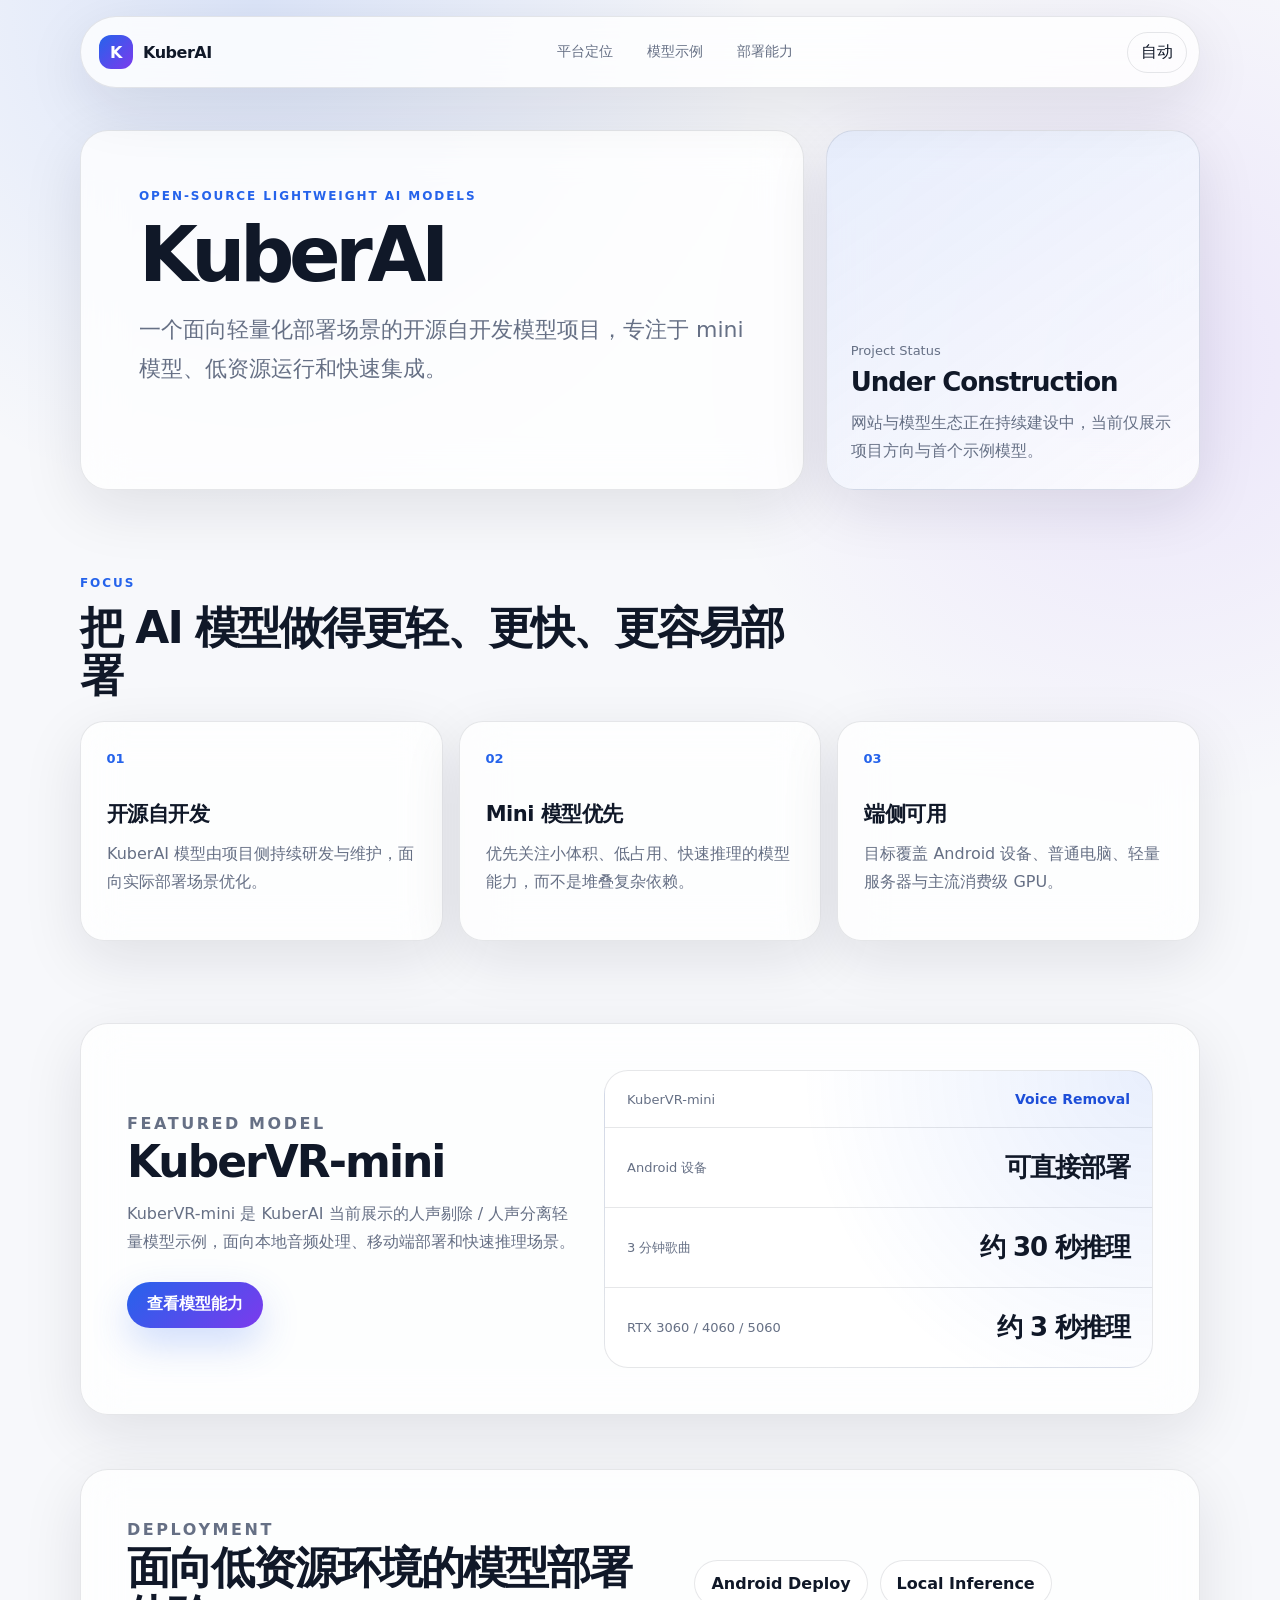
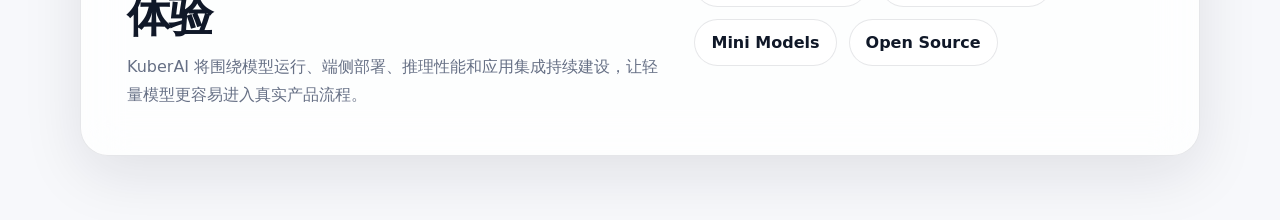
==== index.html @ 5c41db91 "Update link to KuberVR-mini model capabilities" ====
<!doctype html>
<html lang="zh-CN">
<head>
  <meta charset="utf-8">
  <meta name="viewport" content="width=device-width, initial-scale=1">
  <meta name="theme-color" content="#0f172a">
  <title>KuberAI - 开源自开发轻量模型</title>
  <link rel="stylesheet" href="./styles.css">
</head>
<body>
  <div class="page-shell">
    <header class="nav">
      <a class="brand" href="./">
        <span class="brand-mark">K</span>
        <span>KuberAI</span>
      </a>

      <nav class="nav-links" aria-label="主导航">
        <a href="#platform">平台定位</a>
        <a href="#model">模型示例</a>
        <a href="#deploy">部署能力</a>
      </nav>

      <button class="theme-button" id="themeButton" type="button" aria-label="切换深浅色">
        <span id="themeText">自动</span>
      </button>
    </header>

    <main>
      <section class="intro" id="platform">
        <div class="intro-main">
          <p class="eyebrow">Open-source Lightweight AI Models</p>
          <h1>KuberAI</h1>
          <p class="lead">
            一个面向轻量化部署场景的开源自开发模型项目，专注于 mini 模型、低资源运行和快速集成。
          </p>
        </div>

        <div class="intro-side">
          <div class="info-card">
            <span>Project Status</span>
            <strong>Under Construction</strong>
            <p>网站与模型生态正在持续建设中，当前仅展示项目方向与首个示例模型。</p>
          </div>
        </div>
      </section>

      <section class="section">
        <div class="section-head">
          <p class="eyebrow">Focus</p>
          <h2>把 AI 模型做得更轻、更快、更容易部署</h2>
        </div>

        <div class="feature-grid">
          <article>
            <span>01</span>
            <h3>开源自开发</h3>
            <p>KuberAI 模型由项目侧持续研发与维护，面向实际部署场景优化。</p>
          </article>

          <article>
            <span>02</span>
            <h3>Mini 模型优先</h3>
            <p>优先关注小体积、低占用、快速推理的模型能力，而不是堆叠复杂依赖。</p>
          </article>

          <article>
            <span>03</span>
            <h3>端侧可用</h3>
            <p>目标覆盖 Android 设备、普通电脑、轻量服务器与主流消费级 GPU。</p>
          </article>
        </div>
      </section>

      <section class="model-showcase" id="model">
        <div class="model-copy">
          <p class="eyebrow">Featured Model</p>
          <h2>KuberVR-mini</h2>
          <p>
            KuberVR-mini 是 KuberAI 当前展示的人声剔除 / 人声分离轻量模型示例，面向本地音频处理、移动端部署和快速推理场景。
          </p>

          <a class="primary-button" href="./kuber-vr-mini.html">查看模型能力</a>
        </div>

        <div class="model-panel" id="kuber-vr-mini">
          <div class="panel-top">
            <span>KuberVR-mini</span>
            <b>Voice Removal</b>
          </div>

          <div class="metric-list">
            <div>
              <span>Android 设备</span>
              <strong>可直接部署</strong>
            </div>
            <div>
              <span>3 分钟歌曲</span>
              <strong>约 30 秒推理</strong>
            </div>
            <div>
              <span>RTX 3060 / 4060 / 5060</span>
              <strong>约 3 秒推理</strong>
            </div>
          </div>
        </div>
      </section>

      <section class="deploy-panel" id="deploy">
        <div>
          <p class="eyebrow">Deployment</p>
          <h2>面向低资源环境的模型部署体验</h2>
          <p>
            KuberAI 将围绕模型运行、端侧部署、推理性能和应用集成持续建设，让轻量模型更容易进入真实产品流程。
          </p>
        </div>

        <div class="deploy-tags">
          <span>Android Deploy</span>
          <span>Local Inference</span>
          <span>Mini Models</span>
          <span>Open Source</span>
        </div>
      </section>
    </main>
  </div>

  <script src="./main.js"></script>
</body>
</html>
---- styles.css ----
:root {
  color-scheme: light dark;
  --bg: #f7f8fb;
  --card: rgba(255, 255, 255, 0.78);
  --card-strong: rgba(255, 255, 255, 0.92);
  --text: #101828;
  --muted: #667085;
  --line: rgba(16, 24, 40, 0.1);
  --primary: #2563eb;
  --primary-strong: #1d4ed8;
  --soft: rgba(37, 99, 235, 0.1);
  --shadow: 0 18px 60px rgba(16, 24, 40, 0.1);
  --radius: 28px;
}

[data-theme="dark"] {
  --bg: #080b12;
  --card: rgba(15, 23, 42, 0.72);
  --card-strong: rgba(15, 23, 42, 0.92);
  --text: #f8fafc;
  --muted: #98a2b3;
  --line: rgba(148, 163, 184, 0.18);
  --primary: #60a5fa;
  --primary-strong: #93c5fd;
  --soft: rgba(96, 165, 250, 0.12);
  --shadow: 0 18px 70px rgba(0, 0, 0, 0.32);
}

* {
  box-sizing: border-box;
}

html {
  scroll-behavior: smooth;
}

body {
  margin: 0;
  min-height: 100vh;
  font-family: Inter, ui-sans-serif, system-ui, -apple-system, BlinkMacSystemFont, "Segoe UI", "PingFang SC", "Microsoft YaHei", sans-serif;
  color: var(--text);
  background:
    radial-gradient(circle at 20% 0%, rgba(37, 99, 235, 0.13), transparent 32rem),
    radial-gradient(circle at 90% 20%, rgba(124, 58, 237, 0.1), transparent 28rem),
    var(--bg);
  transition: background 0.35s ease, color 0.35s ease;
}

a {
  color: inherit;
  text-decoration: none;
}

.page-shell {
  width: min(1120px, calc(100% - 32px));
  margin: 0 auto;
}

.nav {
  position: sticky;
  top: 16px;
  z-index: 10;
  display: flex;
  align-items: center;
  justify-content: space-between;
  gap: 16px;
  margin: 16px 0 42px;
  padding: 12px;
  border: 1px solid var(--line);
  border-radius: 999px;
  background: var(--card);
  backdrop-filter: blur(22px);
  box-shadow: var(--shadow);
}

.brand {
  display: inline-flex;
  align-items: center;
  gap: 10px;
  padding: 6px 12px 6px 6px;
  font-weight: 800;
  letter-spacing: -0.03em;
}

.brand-mark {
  display: grid;
  width: 34px;
  height: 34px;
  place-items: center;
  border-radius: 12px;
  color: #fff;
  background: linear-gradient(135deg, #2563eb, #7c3aed);
}

.nav-links {
  display: flex;
  gap: 8px;
  color: var(--muted);
  font-size: 14px;
}

.nav-links a,
.theme-button {
  padding: 9px 13px;
  border-radius: 999px;
}

.nav-links a:hover,
.theme-button:hover {
  background: rgba(125, 125, 125, 0.1);
}

.theme-button {
  border: 1px solid var(--line);
  color: var(--text);
  background: transparent;
  cursor: pointer;
  font: inherit;
}

.intro {
  display: grid;
  grid-template-columns: 1.45fr 0.75fr;
  gap: 22px;
  align-items: stretch;
  margin-bottom: 28px;
}

.intro-main,
.intro-side,
.feature-grid article,
.model-showcase,
.deploy-panel {
  border: 1px solid var(--line);
  background: var(--card);
  backdrop-filter: blur(22px);
  box-shadow: var(--shadow);
}

.intro-main {
  min-height: 360px;
  padding: clamp(30px, 6vw, 58px);
  border-radius: var(--radius);
}

.intro-side {
  display: flex;
  align-items: flex-end;
  padding: 24px;
  border-radius: var(--radius);
  background:
    linear-gradient(145deg, var(--soft), transparent),
    var(--card);
}

.eyebrow {
  margin: 0 0 14px;
  color: var(--primary);
  font-size: 12px;
  font-weight: 800;
  letter-spacing: 0.16em;
  text-transform: uppercase;
}

h1,
h2,
h3,
p {
  margin-top: 0;
}

h1 {
  margin-bottom: 18px;
  font-size: clamp(44px, 8vw, 76px);
  line-height: 1;
  letter-spacing: -0.07em;
}

h2 {
  margin-bottom: 14px;
  font-size: clamp(28px, 4vw, 44px);
  line-height: 1.08;
  letter-spacing: -0.045em;
}

h3 {
  margin-bottom: 12px;
  font-size: 21px;
  letter-spacing: -0.025em;
}

.lead {
  max-width: 720px;
  margin-bottom: 0;
  color: var(--muted);
  font-size: clamp(18px, 2vw, 22px);
  line-height: 1.75;
}

.info-card span,
.panel-top span,
.metric-list span,
.feature-grid span {
  color: var(--muted);
  font-size: 13px;
}

.info-card strong {
  display: block;
  margin: 8px 0 12px;
  font-size: 26px;
  letter-spacing: -0.04em;
}

.info-card p,
.feature-grid p,
.model-copy p,
.deploy-panel p {
  margin-bottom: 0;
  color: var(--muted);
  font-size: 16px;
  line-height: 1.75;
}

.section {
  padding: 58px 0 28px;
}

.section-head {
  max-width: 720px;
  margin-bottom: 22px;
}

.feature-grid {
  display: grid;
  grid-template-columns: repeat(3, minmax(0, 1fr));
  gap: 16px;
}

.feature-grid article {
  min-height: 220px;
  padding: 26px;
  border-radius: 24px;
}

.feature-grid span {
  display: inline-block;
  margin-bottom: 34px;
  color: var(--primary);
  font-weight: 800;
}

.model-showcase {
  display: grid;
  grid-template-columns: 0.9fr 1.1fr;
  gap: 28px;
  align-items: center;
  margin: 54px 0;
  padding: clamp(26px, 5vw, 46px);
  border-radius: var(--radius);
}

.primary-button {
  display: inline-flex;
  align-items: center;
  justify-content: center;
  min-height: 46px;
  margin-top: 26px;
  padding: 0 20px;
  border-radius: 999px;
  color: #fff;
  background: linear-gradient(135deg, #2563eb, #7c3aed);
  font-weight: 800;
  box-shadow: 0 16px 38px rgba(37, 99, 235, 0.22);
}

.model-panel {
  border: 1px solid var(--line);
  border-radius: 24px;
  background:
    radial-gradient(circle at top right, var(--soft), transparent 22rem),
    var(--card-strong);
  overflow: hidden;
}

.panel-top {
  display: flex;
  align-items: center;
  justify-content: space-between;
  gap: 16px;
  padding: 20px 22px;
  border-bottom: 1px solid var(--line);
}

.panel-top b {
  color: var(--primary-strong);
  font-size: 14px;
}

.metric-list {
  display: grid;
  gap: 0;
}

.metric-list div {
  display: flex;
  align-items: center;
  justify-content: space-between;
  gap: 18px;
  padding: 22px;
  border-bottom: 1px solid var(--line);
}

.metric-list div:last-child {
  border-bottom: 0;
}

.metric-list strong {
  text-align: right;
  font-size: clamp(18px, 2.6vw, 26px);
  letter-spacing: -0.04em;
}

.deploy-panel {
  display: grid;
  grid-template-columns: 1fr 0.85fr;
  gap: 28px;
  align-items: center;
  margin: 34px 0 64px;
  padding: clamp(26px, 5vw, 46px);
  border-radius: var(--radius);
}

.deploy-tags {
  display: flex;
  flex-wrap: wrap;
  gap: 12px;
}

.deploy-tags span {
  padding: 13px 16px;
  border: 1px solid var(--line);
  border-radius: 999px;
  background: var(--card-strong);
  color: var(--text);
  font-weight: 700;
}

@media (max-width: 900px) {
  .nav {
    border-radius: 26px;
  }

  .nav-links {
    display: none;
  }

  .intro,
  .model-showcase,
  .deploy-panel {
    grid-template-columns: 1fr;
  }

  .intro-main {
    min-height: auto;
  }

  .feature-grid {
    grid-template-columns: 1fr;
  }

  .feature-grid article {
    min-height: auto;
  }
}

@media (max-width: 560px) {
  .page-shell {
    width: min(100% - 22px, 1120px);
  }

  .nav {
    top: 10px;
    margin-bottom: 28px;
  }

  .brand {
    font-size: 15px;
  }

  .theme-button {
    padding: 8px 11px;
    font-size: 13px;
  }

  .intro-main,
  .intro-side,
  .model-showcase,
  .deploy-panel {
    border-radius: 24px;
  }

  .metric-list div {
    align-items: flex-start;
    flex-direction: column;
  }

  .metric-list strong {
    text-align: left;
  }

  .primary-button {
    width: 100%;
  }
}

@media (prefers-reduced-motion: reduce) {
  html {
    scroll-behavior: auto;
  }

  *,
  *::before,
  *::after {
    animation: none !important;
    transition: none !important;
  }
}
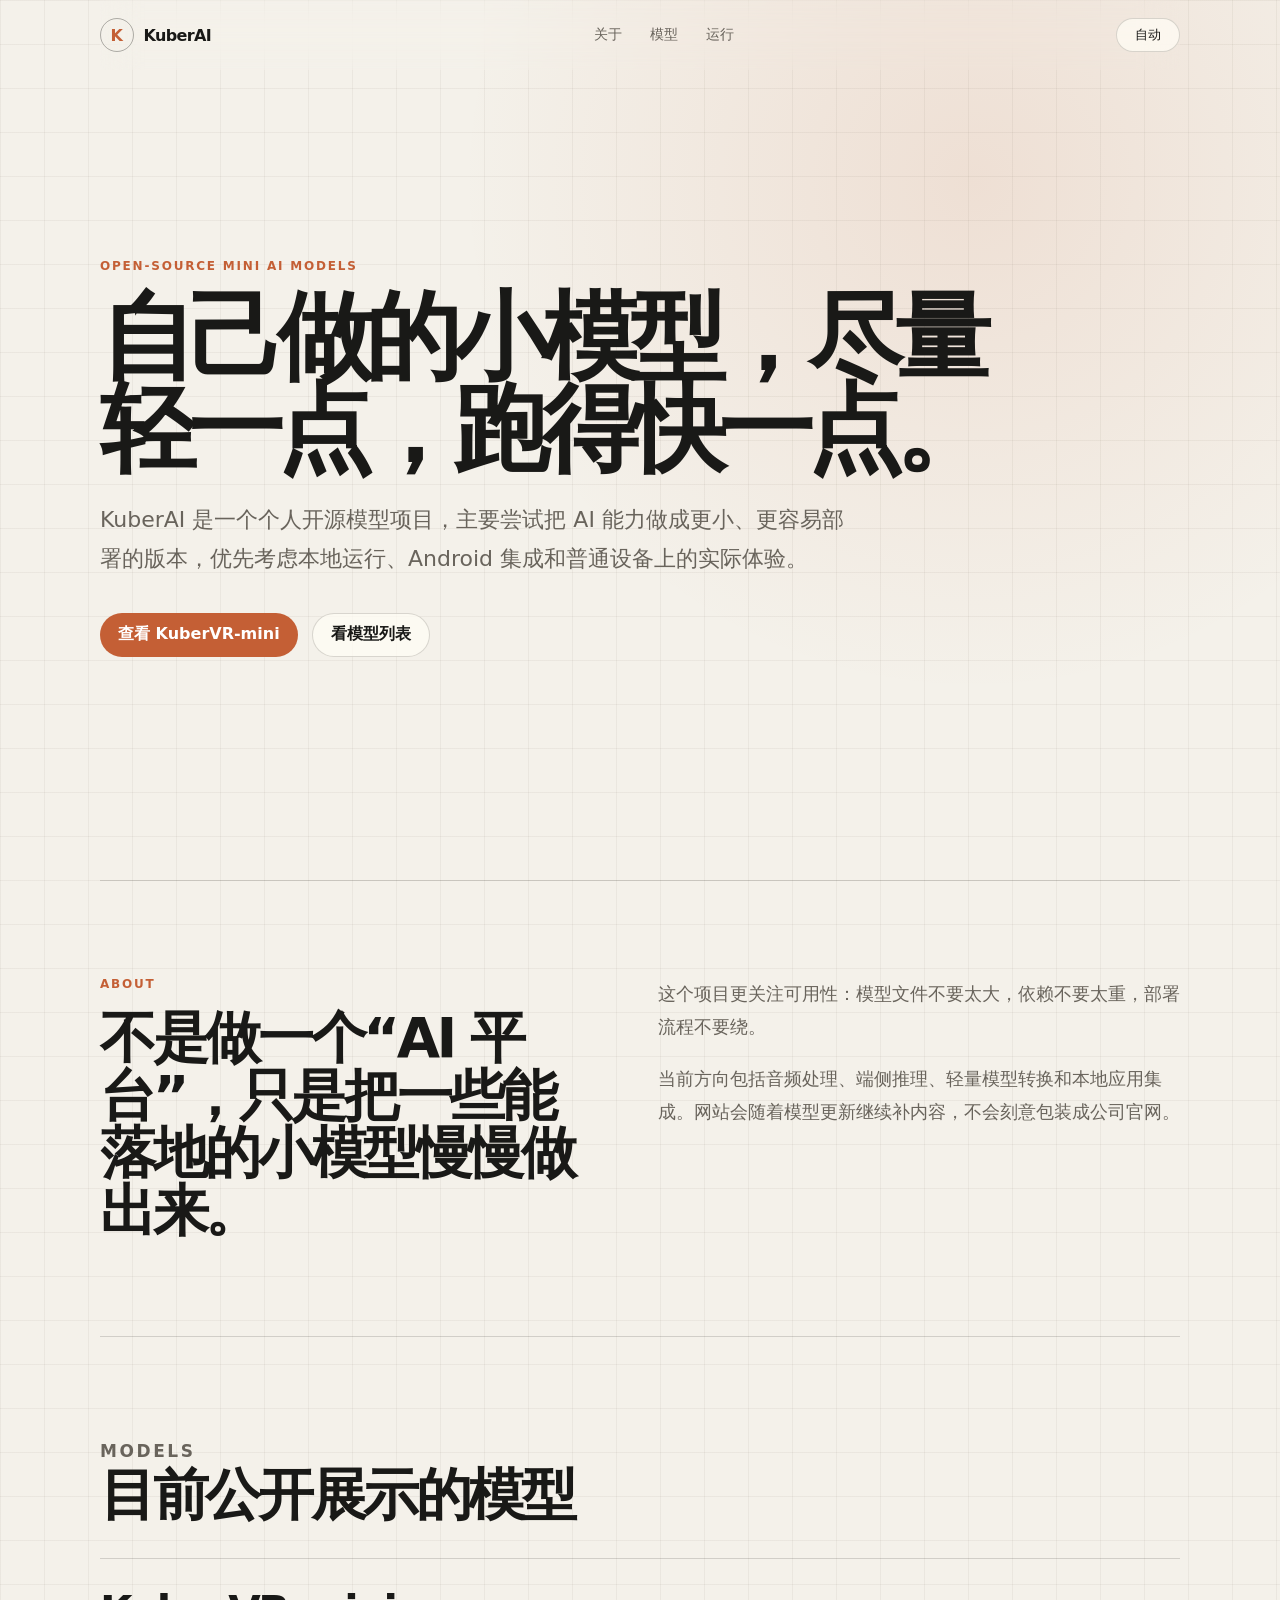
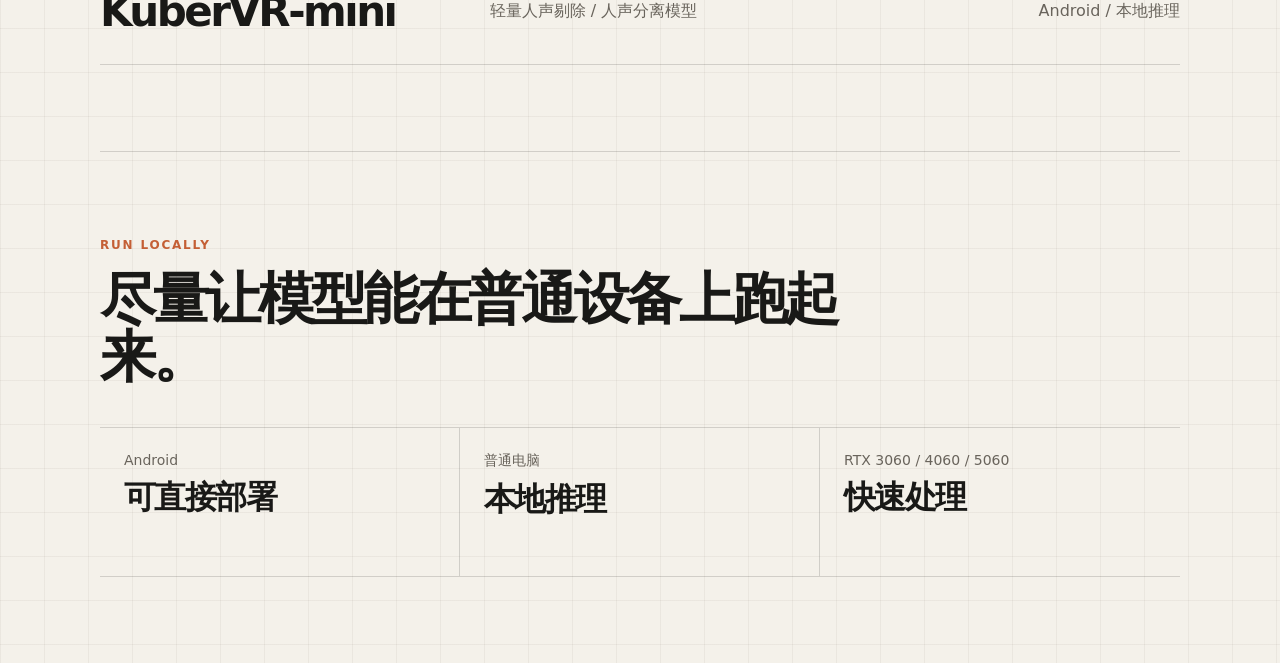
==== commit 02e4b0b2: "重构" ====
--- a/index.html
+++ b/index.html
@@ -3,128 +3,90 @@
 <head>
   <meta charset="utf-8">
   <meta name="viewport" content="width=device-width, initial-scale=1">
-  <meta name="theme-color" content="#0f172a">
-  <title>KuberAI - 开源自开发轻量模型</title>
+  <meta name="theme-color" content="#101114">
+  <title>KuberAI</title>
   <link rel="stylesheet" href="./styles.css">
 </head>
 <body>
-  <div class="page-shell">
-    <header class="nav">
-      <a class="brand" href="./">
-        <span class="brand-mark">K</span>
-        <span>KuberAI</span>
+  <header class="site-header">
+    <a class="brand" href="./" aria-label="KuberAI 首页">
+      <span class="brand-mark">K</span>
+      <span>KuberAI</span>
+    </a>
+
+    <nav class="site-nav" aria-label="页面导航">
+      <a href="#about">关于</a>
+      <a href="#models">模型</a>
+      <a href="#run">运行</a>
+    </nav>
+
+    <button class="theme-button" id="themeButton" type="button" aria-label="切换深浅色">
+      <span id="themeText">自动</span>
+    </button>
+  </header>
+
+  <main>
+    <section class="hero">
+      <p class="eyebrow">Open-source mini AI models</p>
+      <h1>自己做的小模型，尽量轻一点，跑得快一点。</h1>
+      <p class="lead">
+        KuberAI 是一个个人开源模型项目，主要尝试把 AI 能力做成更小、更容易部署的版本，优先考虑本地运行、Android 集成和普通设备上的实际体验。
+      </p>
+      <div class="hero-actions">
+        <a class="primary-link" href="./kuber-vr-mini.html">查看 KuberVR-mini</a>
+        <a class="plain-link" href="#models">看模型列表</a>
+      </div>
+    </section>
+
+    <section class="split-section" id="about">
+      <div>
+        <p class="eyebrow">About</p>
+        <h2>不是做一个“AI 平台”，只是把一些能落地的小模型慢慢做出来。</h2>
+      </div>
+      <div class="text-stack">
+        <p>
+          这个项目更关注可用性：模型文件不要太大，依赖不要太重，部署流程不要绕。
+        </p>
+        <p>
+          当前方向包括音频处理、端侧推理、轻量模型转换和本地应用集成。网站会随着模型更新继续补内容，不会刻意包装成公司官网。
+        </p>
+      </div>
+    </section>
+
+    <section class="models" id="models">
+      <div class="section-title">
+        <p class="eyebrow">Models</p>
+        <h2>目前公开展示的模型</h2>
+      </div>
+
+      <a class="model-row" href="./kuber-vr-mini.html">
+        <span class="model-name">KuberVR-mini</span>
+        <span class="model-desc">轻量人声剔除 / 人声分离模型</span>
+        <span class="model-meta">Android / 本地推理</span>
       </a>
+    </section>
 
-      <nav class="nav-links" aria-label="主导航">
-        <a href="#platform">平台定位</a>
-        <a href="#model">模型示例</a>
-        <a href="#deploy">部署能力</a>
-      </nav>
+    <section class="run-section" id="run">
+      <p class="eyebrow">Run locally</p>
+      <h2>尽量让模型能在普通设备上跑起来。</h2>
 
-      <button class="theme-button" id="themeButton" type="button" aria-label="切换深浅色">
-        <span id="themeText">自动</span>
-      </button>
-    </header>
-
-    <main>
-      <section class="intro" id="platform">
-        <div class="intro-main">
-          <p class="eyebrow">Open-source Lightweight AI Models</p>
-          <h1>KuberAI</h1>
-          <p class="lead">
-            一个面向轻量化部署场景的开源自开发模型项目，专注于 mini 模型、低资源运行和快速集成。
-          </p>
+      <div class="run-grid">
+        <div>
+          <span>Android</span>
+          <strong>可直接部署</strong>
         </div>
-
-        <div class="intro-side">
-          <div class="info-card">
-            <span>Project Status</span>
-            <strong>Under Construction</strong>
-            <p>网站与模型生态正在持续建设中，当前仅展示项目方向与首个示例模型。</p>
-          </div>
+        <div>
+          <span>普通电脑</span>
+          <strong>本地推理</strong>
         </div>
-      </section>
-
-      <section class="section">
-        <div class="section-head">
-          <p class="eyebrow">Focus</p>
-          <h2>把 AI 模型做得更轻、更快、更容易部署</h2>
+        <div>
+          <span>RTX 3060 / 4060 / 5060</span>
+          <strong>快速处理</strong>
         </div>
-
-        <div class="feature-grid">
-          <article>
-            <span>01</span>
-            <h3>开源自开发</h3>
-            <p>KuberAI 模型由项目侧持续研发与维护，面向实际部署场景优化。</p>
-          </article>
-
-          <article>
-            <span>02</span>
-            <h3>Mini 模型优先</h3>
-            <p>优先关注小体积、低占用、快速推理的模型能力，而不是堆叠复杂依赖。</p>
-          </article>
-
-          <article>
-            <span>03</span>
-            <h3>端侧可用</h3>
-            <p>目标覆盖 Android 设备、普通电脑、轻量服务器与主流消费级 GPU。</p>
-          </article>
-        </div>
-      </section>
-
-      <section class="model-showcase" id="model">
-        <div class="model-copy">
-          <p class="eyebrow">Featured Model</p>
-          <h2>KuberVR-mini</h2>
-          <p>
-            KuberVR-mini 是 KuberAI 当前展示的人声剔除 / 人声分离轻量模型示例，面向本地音频处理、移动端部署和快速推理场景。
-          </p>
-
-          <a class="primary-button" href="./kuber-vr-mini.html">查看模型能力</a>
-        </div>
-
-        <div class="model-panel" id="kuber-vr-mini">
-          <div class="panel-top">
-            <span>KuberVR-mini</span>
-            <b>Voice Removal</b>
-          </div>
-
-          <div class="metric-list">
-            <div>
-              <span>Android 设备</span>
-              <strong>可直接部署</strong>
-            </div>
-            <div>
-              <span>3 分钟歌曲</span>
-              <strong>约 30 秒推理</strong>
-            </div>
-            <div>
-              <span>RTX 3060 / 4060 / 5060</span>
-              <strong>约 3 秒推理</strong>
-            </div>
-          </div>
-        </div>
-      </section>
-
-      <section class="deploy-panel" id="deploy">
-        <div>
-          <p class="eyebrow">Deployment</p>
-          <h2>面向低资源环境的模型部署体验</h2>
-          <p>
-            KuberAI 将围绕模型运行、端侧部署、推理性能和应用集成持续建设，让轻量模型更容易进入真实产品流程。
-          </p>
-        </div>
-
-        <div class="deploy-tags">
-          <span>Android Deploy</span>
-          <span>Local Inference</span>
-          <span>Mini Models</span>
-          <span>Open Source</span>
-        </div>
-      </section>
-    </main>
-  </div>
+      </div>
+    </section>
+  </main>
 
   <script src="./main.js"></script>
 </body>
-</html>
+</html>
--- a/styles.css
+++ b/styles.css
@@ -1,29 +1,28 @@
 :root {
   color-scheme: light dark;
-  --bg: #f7f8fb;
-  --card: rgba(255, 255, 255, 0.78);
-  --card-strong: rgba(255, 255, 255, 0.92);
-  --text: #101828;
-  --muted: #667085;
-  --line: rgba(16, 24, 40, 0.1);
-  --primary: #2563eb;
-  --primary-strong: #1d4ed8;
-  --soft: rgba(37, 99, 235, 0.1);
-  --shadow: 0 18px 60px rgba(16, 24, 40, 0.1);
-  --radius: 28px;
+  --bg: #f4f1ea;
+  --text: #191917;
+  --muted: #69645c;
+  --line: rgba(25, 25, 23, 0.16);
+  --line-strong: rgba(25, 25, 23, 0.32);
+  --surface: rgba(255, 252, 245, 0.74);
+  --surface-strong: rgba(255, 252, 245, 0.94);
+  --accent: #c45f35;
+  --accent-soft: rgba(196, 95, 53, 0.12);
+  --radius: 22px;
+  --page: min(1080px, calc(100% - 36px));
 }
 
 [data-theme="dark"] {
-  --bg: #080b12;
-  --card: rgba(15, 23, 42, 0.72);
-  --card-strong: rgba(15, 23, 42, 0.92);
-  --text: #f8fafc;
-  --muted: #98a2b3;
-  --line: rgba(148, 163, 184, 0.18);
-  --primary: #60a5fa;
-  --primary-strong: #93c5fd;
-  --soft: rgba(96, 165, 250, 0.12);
-  --shadow: 0 18px 70px rgba(0, 0, 0, 0.32);
+  --bg: #101114;
+  --text: #f4f1ea;
+  --muted: #aaa39a;
+  --line: rgba(244, 241, 234, 0.15);
+  --line-strong: rgba(244, 241, 234, 0.34);
+  --surface: rgba(23, 24, 28, 0.72);
+  --surface-strong: rgba(23, 24, 28, 0.94);
+  --accent: #e58a5f;
+  --accent-soft: rgba(229, 138, 95, 0.14);
 }
 
 * {
@@ -35,15 +34,16 @@
 }
 
 body {
+  min-height: 100vh;
   margin: 0;
-  min-height: 100vh;
-  font-family: Inter, ui-sans-serif, system-ui, -apple-system, BlinkMacSystemFont, "Segoe UI", "PingFang SC", "Microsoft YaHei", sans-serif;
   color: var(--text);
   background:
-    radial-gradient(circle at 20% 0%, rgba(37, 99, 235, 0.13), transparent 32rem),
-    radial-gradient(circle at 90% 20%, rgba(124, 58, 237, 0.1), transparent 28rem),
+    linear-gradient(90deg, rgba(120, 110, 90, 0.08) 1px, transparent 1px),
+    linear-gradient(rgba(120, 110, 90, 0.08) 1px, transparent 1px),
+    radial-gradient(circle at 76% 8%, var(--accent-soft), transparent 32rem),
     var(--bg);
-  transition: background 0.35s ease, color 0.35s ease;
+  background-size: 44px 44px, 44px 44px, auto, auto;
+  font-family: ui-sans-serif, system-ui, -apple-system, BlinkMacSystemFont, "Segoe UI", "PingFang SC", "Microsoft YaHei", sans-serif;
 }
 
 a {
@@ -51,35 +51,27 @@
   text-decoration: none;
 }
 
-.page-shell {
-  width: min(1120px, calc(100% - 32px));
+.site-header {
+  position: sticky;
+  top: 0;
+  z-index: 20;
+  display: grid;
+  grid-template-columns: auto 1fr auto;
+  align-items: center;
+  width: var(--page);
   margin: 0 auto;
-}
-
-.nav {
-  position: sticky;
-  top: 16px;
-  z-index: 10;
-  display: flex;
-  align-items: center;
-  justify-content: space-between;
-  gap: 16px;
-  margin: 16px 0 42px;
-  padding: 12px;
-  border: 1px solid var(--line);
-  border-radius: 999px;
-  background: var(--card);
-  backdrop-filter: blur(22px);
-  box-shadow: var(--shadow);
+  padding: 18px 0;
+  backdrop-filter: blur(18px);
 }
 
 .brand {
   display: inline-flex;
   align-items: center;
   gap: 10px;
-  padding: 6px 12px 6px 6px;
+  width: fit-content;
+  font-size: 16px;
   font-weight: 800;
-  letter-spacing: -0.03em;
+  letter-spacing: -0.04em;
 }
 
 .brand-mark {
@@ -87,78 +79,64 @@
   width: 34px;
   height: 34px;
   place-items: center;
-  border-radius: 12px;
-  color: #fff;
-  background: linear-gradient(135deg, #2563eb, #7c3aed);
-}
-
-.nav-links {
+  border: 1px solid var(--line-strong);
+  border-radius: 50%;
+  color: var(--accent);
+}
+
+.site-nav {
+  justify-self: center;
   display: flex;
-  gap: 8px;
+  gap: 28px;
   color: var(--muted);
   font-size: 14px;
 }
 
-.nav-links a,
+.site-nav a {
+  padding: 8px 0;
+}
+
+.site-nav a:hover {
+  color: var(--text);
+}
+
 .theme-button {
-  padding: 9px 13px;
+  justify-self: end;
+  min-width: 64px;
+  min-height: 34px;
+  border: 1px solid var(--line);
   border-radius: 999px;
-}
-
-.nav-links a:hover,
-.theme-button:hover {
-  background: rgba(125, 125, 125, 0.1);
-}
-
-.theme-button {
-  border: 1px solid var(--line);
   color: var(--text);
-  background: transparent;
+  background: var(--surface);
   cursor: pointer;
   font: inherit;
-}
-
-.intro {
-  display: grid;
-  grid-template-columns: 1.45fr 0.75fr;
-  gap: 22px;
-  align-items: stretch;
-  margin-bottom: 28px;
-}
-
-.intro-main,
-.intro-side,
-.feature-grid article,
-.model-showcase,
-.deploy-panel {
-  border: 1px solid var(--line);
-  background: var(--card);
-  backdrop-filter: blur(22px);
-  box-shadow: var(--shadow);
-}
-
-.intro-main {
-  min-height: 360px;
-  padding: clamp(30px, 6vw, 58px);
-  border-radius: var(--radius);
-}
-
-.intro-side {
+  font-size: 13px;
+}
+
+.theme-button:hover {
+  border-color: var(--line-strong);
+}
+
+main {
+  width: var(--page);
+  margin: 0 auto;
+}
+
+.hero,
+.model-hero {
+  min-height: calc(100vh - 90px);
   display: flex;
-  align-items: flex-end;
-  padding: 24px;
-  border-radius: var(--radius);
-  background:
-    linear-gradient(145deg, var(--soft), transparent),
-    var(--card);
+  flex-direction: column;
+  justify-content: center;
+  padding: 56px 0 90px;
 }
 
 .eyebrow {
-  margin: 0 0 14px;
-  color: var(--primary);
+  margin: 0 0 18px;
+  color: var(--accent);
   font-size: 12px;
   font-weight: 800;
-  letter-spacing: 0.16em;
+  letter-spacing: 0.15em;
   text-transform: uppercase;
 }
 
@@ -170,246 +148,337 @@
 }
 
 h1 {
+  max-width: 930px;
+  margin-bottom: 24px;
+  font-size: clamp(48px, 8vw, 96px);
+  line-height: 0.96;
+  letter-spacing: -0.08em;
+}
+
+h2 {
+  margin-bottom: 0;
+  font-size: clamp(30px, 4.6vw, 56px);
+  line-height: 1.03;
+  letter-spacing: -0.06em;
+}
+
+h3 {
   margin-bottom: 18px;
-  font-size: clamp(44px, 8vw, 76px);
-  line-height: 1;
-  letter-spacing: -0.07em;
-}
-
-h2 {
-  margin-bottom: 14px;
-  font-size: clamp(28px, 4vw, 44px);
-  line-height: 1.08;
-  letter-spacing: -0.045em;
-}
-
-h3 {
-  margin-bottom: 12px;
-  font-size: 21px;
-  letter-spacing: -0.025em;
+  font-size: 24px;
+  line-height: 1.15;
+  letter-spacing: -0.04em;
 }
 
 .lead {
-  max-width: 720px;
+  max-width: 760px;
   margin-bottom: 0;
   color: var(--muted);
   font-size: clamp(18px, 2vw, 22px);
-  line-height: 1.75;
-}
-
-.info-card span,
-.panel-top span,
-.metric-list span,
-.feature-grid span {
-  color: var(--muted);
-  font-size: 13px;
-}
-
-.info-card strong {
-  display: block;
-  margin: 8px 0 12px;
-  font-size: 26px;
-  letter-spacing: -0.04em;
-}
-
-.info-card p,
-.feature-grid p,
-.model-copy p,
-.deploy-panel p {
-  margin-bottom: 0;
-  color: var(--muted);
-  font-size: 16px;
-  line-height: 1.75;
-}
-
-.section {
-  padding: 58px 0 28px;
-}
-
-.section-head {
-  max-width: 720px;
-  margin-bottom: 22px;
-}
-
-.feature-grid {
-  display: grid;
-  grid-template-columns: repeat(3, minmax(0, 1fr));
-  gap: 16px;
-}
-
-.feature-grid article {
-  min-height: 220px;
-  padding: 26px;
-  border-radius: 24px;
-}
-
-.feature-grid span {
-  display: inline-block;
-  margin-bottom: 34px;
-  color: var(--primary);
-  font-weight: 800;
-}
-
-.model-showcase {
-  display: grid;
-  grid-template-columns: 0.9fr 1.1fr;
-  gap: 28px;
-  align-items: center;
-  margin: 54px 0;
-  padding: clamp(26px, 5vw, 46px);
-  border-radius: var(--radius);
-}
-
-.primary-button {
-  display: inline-flex;
-  align-items: center;
-  justify-content: center;
-  min-height: 46px;
-  margin-top: 26px;
-  padding: 0 20px;
-  border-radius: 999px;
-  color: #fff;
-  background: linear-gradient(135deg, #2563eb, #7c3aed);
-  font-weight: 800;
-  box-shadow: 0 16px 38px rgba(37, 99, 235, 0.22);
-}
-
-.model-panel {
-  border: 1px solid var(--line);
-  border-radius: 24px;
-  background:
-    radial-gradient(circle at top right, var(--soft), transparent 22rem),
-    var(--card-strong);
-  overflow: hidden;
-}
-
-.panel-top {
-  display: flex;
-  align-items: center;
-  justify-content: space-between;
-  gap: 16px;
-  padding: 20px 22px;
-  border-bottom: 1px solid var(--line);
-}
-
-.panel-top b {
-  color: var(--primary-strong);
-  font-size: 14px;
-}
-
-.metric-list {
-  display: grid;
-  gap: 0;
-}
-
-.metric-list div {
-  display: flex;
-  align-items: center;
-  justify-content: space-between;
-  gap: 18px;
-  padding: 22px;
-  border-bottom: 1px solid var(--line);
-}
-
-.metric-list div:last-child {
-  border-bottom: 0;
-}
-
-.metric-list strong {
-  text-align: right;
-  font-size: clamp(18px, 2.6vw, 26px);
-  letter-spacing: -0.04em;
-}
-
-.deploy-panel {
-  display: grid;
-  grid-template-columns: 1fr 0.85fr;
-  gap: 28px;
-  align-items: center;
-  margin: 34px 0 64px;
-  padding: clamp(26px, 5vw, 46px);
-  border-radius: var(--radius);
-}
-
-.deploy-tags {
+  line-height: 1.8;
+}
+
+.hero-actions {
   display: flex;
   flex-wrap: wrap;
-  gap: 12px;
-}
-
-.deploy-tags span {
-  padding: 13px 16px;
+  gap: 14px;
+  margin-top: 34px;
+}
+
+.primary-link,
+.plain-link {
+  display: inline-flex;
+  align-items: center;
+  justify-content: center;
+  min-height: 44px;
+  padding: 0 18px;
+  border-radius: 999px;
+  font-weight: 800;
+}
+
+.primary-link {
+  color: #fff;
+  background: var(--accent);
+}
+
+.plain-link {
+  border: 1px solid var(--line);
+  color: var(--text);
+  background: var(--surface);
+}
+
+.split-section {
+  display: grid;
+  grid-template-columns: 0.96fr 1.04fr;
+  gap: clamp(28px, 6vw, 76px);
+  align-items: start;
+  padding: 96px 0;
+  border-top: 1px solid var(--line);
+}
+
+.text-stack {
+  display: grid;
+  gap: 18px;
+  color: var(--muted);
+  font-size: 18px;
+  line-height: 1.85;
+}
+
+.text-stack p {
+  margin-bottom: 0;
+}
+
+.models,
+.spec-list,
+.demo-section,
+.run-section {
+  padding: 86px 0;
+  border-top: 1px solid var(--line);
+}
+
+.section-title {
+  max-width: 720px;
+  margin-bottom: 34px;
+}
+
+.section-title p {
+  margin: 14px 0 0;
+  color: var(--muted);
+  font-size: 17px;
+  line-height: 1.75;
+}
+
+.model-row {
+  display: grid;
+  grid-template-columns: 0.7fr 1fr auto;
+  gap: 18px;
+  align-items: center;
+  padding: 28px 0;
+  border-top: 1px solid var(--line);
+}
+
+.model-row:last-child {
+  border-bottom: 1px solid var(--line);
+}
+
+.model-row:hover .model-name {
+  color: var(--accent);
+}
+
+.model-name {
+  font-size: clamp(26px, 4vw, 42px);
+  font-weight: 850;
+  letter-spacing: -0.06em;
+}
+
+.model-desc,
+.model-meta {
+  color: var(--muted);
+  font-size: 16px;
+}
+
+.model-meta {
+  text-align: right;
+}
+
+.run-section h2 {
+  max-width: 760px;
+}
+
+.run-grid,
+.detail-line {
+  display: grid;
+  grid-template-columns: repeat(3, minmax(0, 1fr));
+  margin-top: 42px;
+  border-top: 1px solid var(--line);
+  border-bottom: 1px solid var(--line);
+}
+
+.run-grid div,
+.detail-line div {
+  min-height: 148px;
+  padding: 24px;
+  border-right: 1px solid var(--line);
+}
+
+.run-grid div:last-child,
+.detail-line div:last-child {
+  border-right: 0;
+}
+
+.run-grid span,
+.detail-line span,
+.spec-row span,
+.audio-row span {
+  display: block;
+  margin-bottom: 12px;
+  color: var(--muted);
+  font-size: 14px;
+}
+
+.run-grid strong,
+.detail-line strong {
+  font-size: clamp(22px, 3vw, 32px);
+  line-height: 1.1;
+  letter-spacing: -0.05em;
+}
+
+.model-hero {
+  min-height: 72vh;
+}
+
+.model-hero h1 {
+  font-size: clamp(48px, 7vw, 82px);
+}
+
+.detail-line {
+  margin: 0 0 28px;
+}
+
+.spec-row {
+  display: flex;
+  align-items: center;
+  justify-content: space-between;
+  gap: 22px;
+  padding: 24px 0;
+  border-top: 1px solid var(--line);
+}
+
+.spec-row:last-child {
+  border-bottom: 1px solid var(--line);
+}
+
+.spec-row span {
+  margin-bottom: 0;
+  font-size: 17px;
+}
+
+.spec-row strong {
+  font-size: clamp(24px, 3.2vw, 38px);
+  line-height: 1.05;
+  letter-spacing: -0.05em;
+  text-align: right;
+}
+
+.audio-block {
+  padding: 34px 0;
+  border-top: 1px solid var(--line);
+}
+
+.audio-block:last-child {
+  border-bottom: 1px solid var(--line);
+}
+
+.audio-row {
+  display: grid;
+  grid-template-columns: 88px 1fr auto;
+  gap: 16px;
+  align-items: center;
+  padding: 18px 0;
+}
+
+.audio-row span {
+  margin-bottom: 0;
+}
+
+.audio-row audio {
+  width: 100%;
+}
+
+.audio-row a {
+  display: inline-flex;
+  align-items: center;
+  justify-content: center;
+  min-height: 34px;
+  padding: 0 13px;
   border: 1px solid var(--line);
   border-radius: 999px;
-  background: var(--card-strong);
+  background: var(--surface);
   color: var(--text);
-  font-weight: 700;
-}
-
-@media (max-width: 900px) {
-  .nav {
-    border-radius: 26px;
-  }
-
-  .nav-links {
+  font-size: 13px;
+  font-weight: 800;
+  white-space: nowrap;
+}
+
+.audio-row a:hover {
+  border-color: var(--line-strong);
+  color: var(--accent);
+}
+
+@media (max-width: 860px) {
+  :root {
+    --page: min(100% - 26px, 1080px);
+  }
+
+  .site-header {
+    grid-template-columns: 1fr auto;
+    gap: 14px;
+  }
+
+  .site-nav {
     display: none;
   }
 
-  .intro,
-  .model-showcase,
-  .deploy-panel {
+  .hero,
+  .model-hero {
+    min-height: auto;
+    padding: 86px 0 76px;
+  }
+
+  .split-section,
+  .model-row,
+  .run-grid,
+  .detail-line {
     grid-template-columns: 1fr;
   }
 
-  .intro-main {
-    min-height: auto;
-  }
-
-  .feature-grid {
+  .model-meta {
+    text-align: left;
+  }
+
+  .run-grid div,
+  .detail-line div {
+    border-right: 0;
+    border-bottom: 1px solid var(--line);
+  }
+
+  .run-grid div:last-child,
+  .detail-line div:last-child {
+    border-bottom: 0;
+  }
+
+  .audio-row {
     grid-template-columns: 1fr;
   }
 
-  .feature-grid article {
-    min-height: auto;
-  }
-}
-
-@media (max-width: 560px) {
-  .page-shell {
-    width: min(100% - 22px, 1120px);
-  }
-
-  .nav {
-    top: 10px;
-    margin-bottom: 28px;
-  }
-
-  .brand {
-    font-size: 15px;
-  }
-
-  .theme-button {
-    padding: 8px 11px;
-    font-size: 13px;
-  }
-
-  .intro-main,
-  .intro-side,
-  .model-showcase,
-  .deploy-panel {
-    border-radius: 24px;
-  }
-
-  .metric-list div {
+  .audio-row a {
+    width: fit-content;
+  }
+}
+
+@media (max-width: 520px) {
+  h1 {
+    font-size: clamp(42px, 14vw, 62px);
+  }
+
+  .hero-actions {
+    display: grid;
+  }
+
+  .primary-link,
+  .plain-link {
+    width: 100%;
+  }
+
+  .spec-row {
     align-items: flex-start;
     flex-direction: column;
   }
 
-  .metric-list strong {
+  .spec-row strong {
     text-align: left;
   }
 
-  .primary-button {
+  .audio-row a {
     width: 100%;
   }
 }
@@ -422,7 +491,7 @@
   *,
   *::before,
   *::after {
+    transition: none !important;
     animation: none !important;
-    transition: none !important;
-  }
-}
+  }
+}
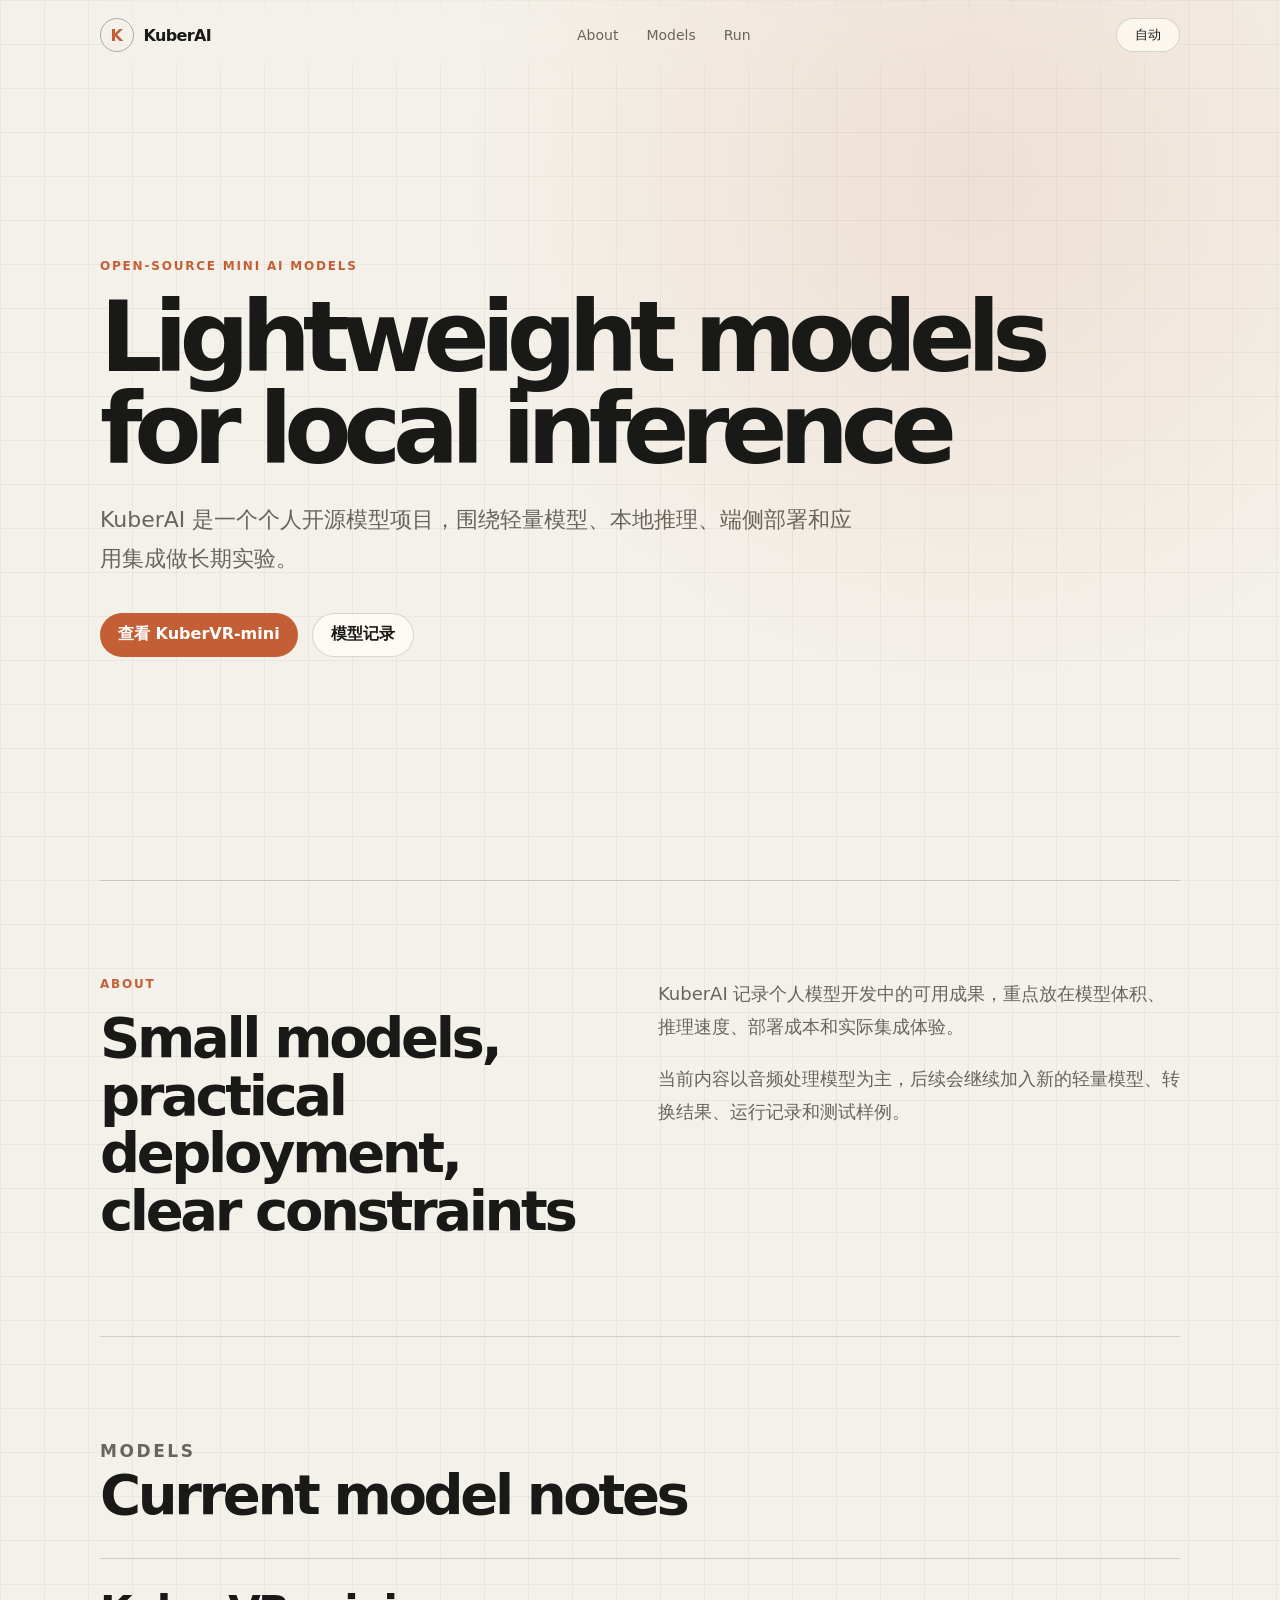
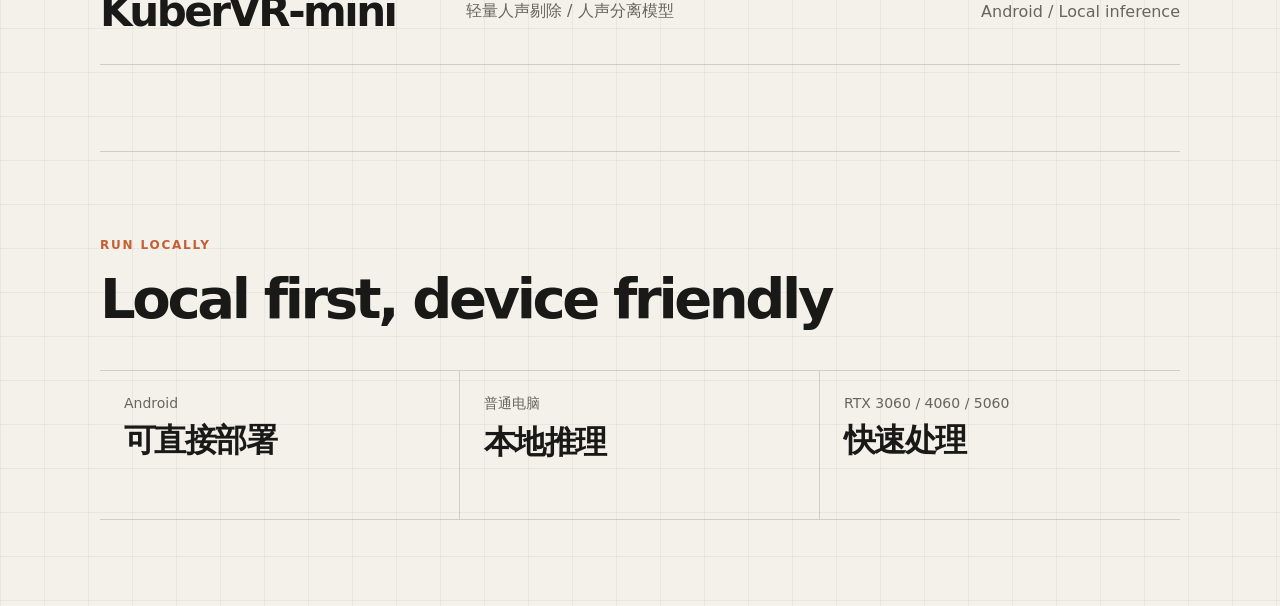
==== commit 7d9cff61: "继续重构" ====
--- a/index.html
+++ b/index.html
@@ -15,9 +15,9 @@
     </a>
 
     <nav class="site-nav" aria-label="页面导航">
-      <a href="#about">关于</a>
-      <a href="#models">模型</a>
-      <a href="#run">运行</a>
+      <a href="#about">About</a>
+      <a href="#models">Models</a>
+      <a href="#run">Run</a>
     </nav>
 
     <button class="theme-button" id="themeButton" type="button" aria-label="切换深浅色">
@@ -28,27 +28,27 @@
   <main>
     <section class="hero">
       <p class="eyebrow">Open-source mini AI models</p>
-      <h1>自己做的小模型，尽量轻一点，跑得快一点。</h1>
+      <h1>Lightweight models for local inference</h1>
       <p class="lead">
-        KuberAI 是一个个人开源模型项目，主要尝试把 AI 能力做成更小、更容易部署的版本，优先考虑本地运行、Android 集成和普通设备上的实际体验。
+        KuberAI 是一个个人开源模型项目，围绕轻量模型、本地推理、端侧部署和应用集成做长期实验。
       </p>
       <div class="hero-actions">
         <a class="primary-link" href="./kuber-vr-mini.html">查看 KuberVR-mini</a>
-        <a class="plain-link" href="#models">看模型列表</a>
+        <a class="plain-link" href="#models">模型记录</a>
       </div>
     </section>
 
     <section class="split-section" id="about">
       <div>
         <p class="eyebrow">About</p>
-        <h2>不是做一个“AI 平台”，只是把一些能落地的小模型慢慢做出来。</h2>
+        <h2>Small models, practical deployment, clear constraints</h2>
       </div>
       <div class="text-stack">
         <p>
-          这个项目更关注可用性：模型文件不要太大，依赖不要太重，部署流程不要绕。
+          KuberAI 记录个人模型开发中的可用成果，重点放在模型体积、推理速度、部署成本和实际集成体验。
         </p>
         <p>
-          当前方向包括音频处理、端侧推理、轻量模型转换和本地应用集成。网站会随着模型更新继续补内容，不会刻意包装成公司官网。
+          当前内容以音频处理模型为主，后续会继续加入新的轻量模型、转换结果、运行记录和测试样例。
         </p>
       </div>
     </section>
@@ -56,19 +56,19 @@
     <section class="models" id="models">
       <div class="section-title">
         <p class="eyebrow">Models</p>
-        <h2>目前公开展示的模型</h2>
+        <h2>Current model notes</h2>
       </div>
 
       <a class="model-row" href="./kuber-vr-mini.html">
         <span class="model-name">KuberVR-mini</span>
         <span class="model-desc">轻量人声剔除 / 人声分离模型</span>
-        <span class="model-meta">Android / 本地推理</span>
+        <span class="model-meta">Android / Local inference</span>
       </a>
     </section>
 
     <section class="run-section" id="run">
       <p class="eyebrow">Run locally</p>
-      <h2>尽量让模型能在普通设备上跑起来。</h2>
+      <h2>Local first, device friendly</h2>
 
       <div class="run-grid">
         <div>
--- a/styles.css
+++ b/styles.css
@@ -6,10 +6,8 @@
   --line: rgba(25, 25, 23, 0.16);
   --line-strong: rgba(25, 25, 23, 0.32);
   --surface: rgba(255, 252, 245, 0.74);
-  --surface-strong: rgba(255, 252, 245, 0.94);
   --accent: #c45f35;
   --accent-soft: rgba(196, 95, 53, 0.12);
-  --radius: 22px;
   --page: min(1080px, calc(100% - 36px));
 }
 
@@ -20,7 +18,6 @@
   --line: rgba(244, 241, 234, 0.15);
   --line-strong: rgba(244, 241, 234, 0.34);
   --surface: rgba(23, 24, 28, 0.72);
-  --surface-strong: rgba(23, 24, 28, 0.94);
   --accent: #e58a5f;
   --accent-soft: rgba(229, 138, 95, 0.14);
 }
@@ -148,11 +145,11 @@
 }
 
 h1 {
-  max-width: 930px;
+  max-width: 960px;
   margin-bottom: 24px;
-  font-size: clamp(48px, 8vw, 96px);
-  line-height: 0.96;
-  letter-spacing: -0.08em;
+  font-size: clamp(48px, 8vw, 98px);
+  line-height: 0.94;
+  letter-spacing: -0.085em;
 }
 
 h2 {
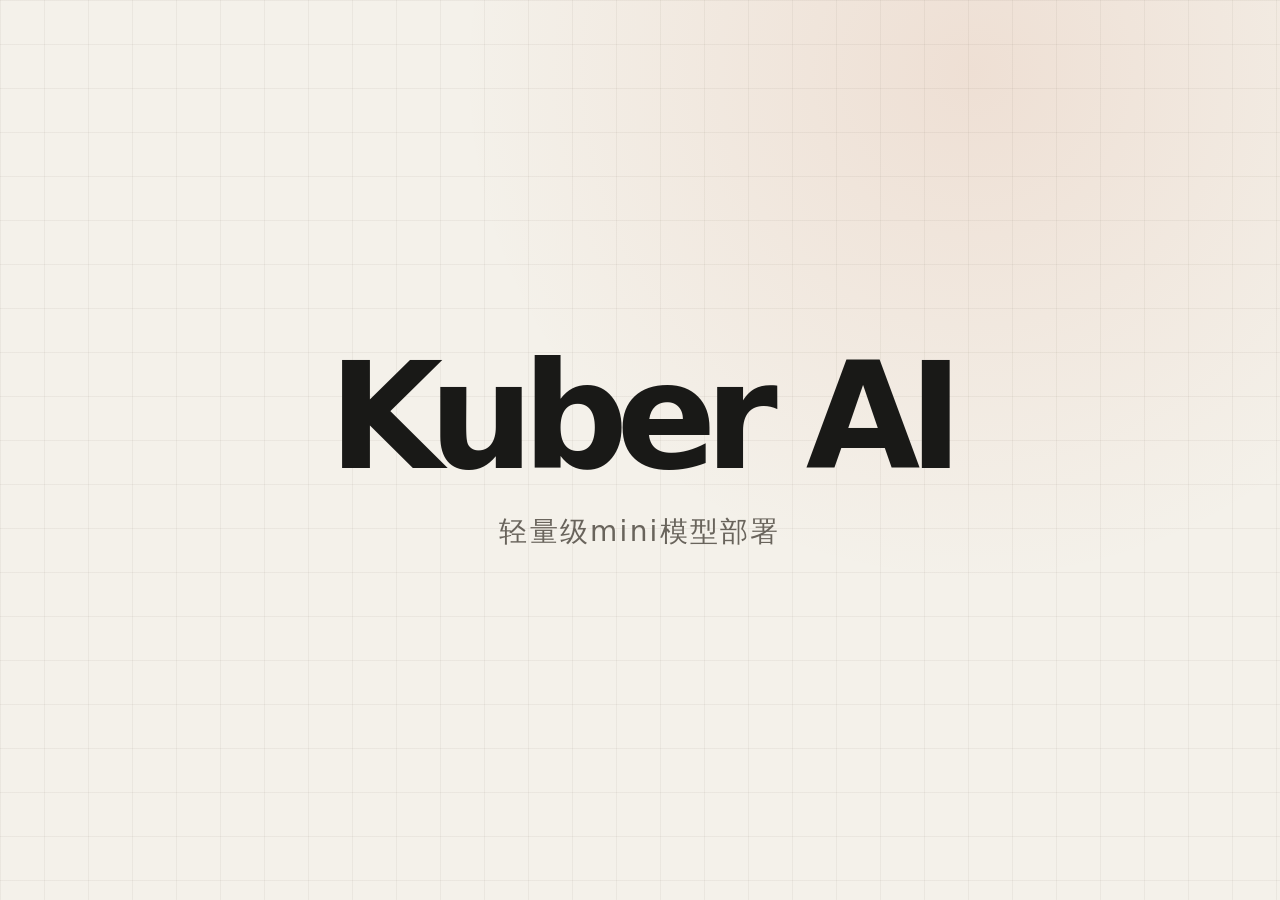
==== commit b8dfa544: "继续重构，再也不用AI写了，AI太抽象了" ====
--- a/index.html
+++ b/index.html
@@ -8,82 +8,10 @@
   <link rel="stylesheet" href="./styles.css">
 </head>
 <body>
-  <header class="site-header">
-    <a class="brand" href="./" aria-label="KuberAI 首页">
-      <span class="brand-mark">K</span>
-      <span>KuberAI</span>
-    </a>
-
-    <nav class="site-nav" aria-label="页面导航">
-      <a href="#about">About</a>
-      <a href="#models">Models</a>
-      <a href="#run">Run</a>
-    </nav>
-
-    <button class="theme-button" id="themeButton" type="button" aria-label="切换深浅色">
-      <span id="themeText">自动</span>
-    </button>
-  </header>
-
-  <main>
-    <section class="hero">
-      <p class="eyebrow">Open-source mini AI models</p>
-      <h1>Lightweight models for local inference</h1>
-      <p class="lead">
-        KuberAI 是一个个人开源模型项目，围绕轻量模型、本地推理、端侧部署和应用集成做长期实验。
-      </p>
-      <div class="hero-actions">
-        <a class="primary-link" href="./kuber-vr-mini.html">查看 KuberVR-mini</a>
-        <a class="plain-link" href="#models">模型记录</a>
-      </div>
-    </section>
-
-    <section class="split-section" id="about">
-      <div>
-        <p class="eyebrow">About</p>
-        <h2>Small models, practical deployment, clear constraints</h2>
-      </div>
-      <div class="text-stack">
-        <p>
-          KuberAI 记录个人模型开发中的可用成果，重点放在模型体积、推理速度、部署成本和实际集成体验。
-        </p>
-        <p>
-          当前内容以音频处理模型为主，后续会继续加入新的轻量模型、转换结果、运行记录和测试样例。
-        </p>
-      </div>
-    </section>
-
-    <section class="models" id="models">
-      <div class="section-title">
-        <p class="eyebrow">Models</p>
-        <h2>Current model notes</h2>
-      </div>
-
-      <a class="model-row" href="./kuber-vr-mini.html">
-        <span class="model-name">KuberVR-mini</span>
-        <span class="model-desc">轻量人声剔除 / 人声分离模型</span>
-        <span class="model-meta">Android / Local inference</span>
-      </a>
-    </section>
-
-    <section class="run-section" id="run">
-      <p class="eyebrow">Run locally</p>
-      <h2>Local first, device friendly</h2>
-
-      <div class="run-grid">
-        <div>
-          <span>Android</span>
-          <strong>可直接部署</strong>
-        </div>
-        <div>
-          <span>普通电脑</span>
-          <strong>本地推理</strong>
-        </div>
-        <div>
-          <span>RTX 3060 / 4060 / 5060</span>
-          <strong>快速处理</strong>
-        </div>
-      </div>
+  <main class="home-main">
+    <section class="home-hero">
+      <h1>Kuber AI</h1>
+      <p>轻量级mini模型部署</p>
     </section>
   </main>
 
--- a/styles.css
+++ b/styles.css
@@ -3,22 +3,13 @@
   --bg: #f4f1ea;
   --text: #191917;
   --muted: #69645c;
-  --line: rgba(25, 25, 23, 0.16);
-  --line-strong: rgba(25, 25, 23, 0.32);
-  --surface: rgba(255, 252, 245, 0.74);
-  --accent: #c45f35;
   --accent-soft: rgba(196, 95, 53, 0.12);
-  --page: min(1080px, calc(100% - 36px));
 }
 
 [data-theme="dark"] {
   --bg: #101114;
   --text: #f4f1ea;
   --muted: #aaa39a;
-  --line: rgba(244, 241, 234, 0.15);
-  --line-strong: rgba(244, 241, 234, 0.34);
-  --surface: rgba(23, 24, 28, 0.72);
-  --accent: #e58a5f;
   --accent-soft: rgba(229, 138, 95, 0.14);
 }
 
@@ -27,7 +18,7 @@
 }
 
 html {
-  scroll-behavior: smooth;
+  min-height: 100%;
 }
 
 body {
@@ -43,452 +34,44 @@
   font-family: ui-sans-serif, system-ui, -apple-system, BlinkMacSystemFont, "Segoe UI", "PingFang SC", "Microsoft YaHei", sans-serif;
 }
 
-a {
-  color: inherit;
-  text-decoration: none;
+.home-main {
+  min-height: 100vh;
+  display: grid;
+  place-items: center;
+  padding: 32px;
 }
 
-.site-header {
-  position: sticky;
-  top: 0;
-  z-index: 20;
-  display: grid;
-  grid-template-columns: auto 1fr auto;
-  align-items: center;
-  width: var(--page);
-  margin: 0 auto;
-  padding: 18px 0;
-  backdrop-filter: blur(18px);
+.home-hero {
+  text-align: center;
 }
 
-.brand {
-  display: inline-flex;
-  align-items: center;
-  gap: 10px;
-  width: fit-content;
-  font-size: 16px;
-  font-weight: 800;
-  letter-spacing: -0.04em;
+.home-hero h1 {
+  margin: 0;
+  font-size: clamp(64px, 12vw, 148px);
+  line-height: 0.92;
+  letter-spacing: -0.08em;
+  font-weight: 850;
 }
 
-.brand-mark {
-  display: grid;
-  width: 34px;
-  height: 34px;
-  place-items: center;
-  border: 1px solid var(--line-strong);
-  border-radius: 50%;
-  color: var(--accent);
-}
-
-.site-nav {
-  justify-self: center;
-  display: flex;
-  gap: 28px;
+.home-hero p {
+  margin: 28px 0 0;
   color: var(--muted);
-  font-size: 14px;
-}
-
-.site-nav a {
-  padding: 8px 0;
-}
-
-.site-nav a:hover {
-  color: var(--text);
-}
-
-.theme-button {
-  justify-self: end;
-  min-width: 64px;
-  min-height: 34px;
-  border: 1px solid var(--line);
-  border-radius: 999px;
-  color: var(--text);
-  background: var(--surface);
-  cursor: pointer;
-  font: inherit;
-  font-size: 13px;
-}
-
-.theme-button:hover {
-  border-color: var(--line-strong);
-}
-
-main {
-  width: var(--page);
-  margin: 0 auto;
-}
-
-.hero,
-.model-hero {
-  min-height: calc(100vh - 90px);
-  display: flex;
-  flex-direction: column;
-  justify-content: center;
-  padding: 56px 0 90px;
-}
-
-.eyebrow {
-  margin: 0 0 18px;
-  color: var(--accent);
-  font-size: 12px;
-  font-weight: 800;
-  letter-spacing: 0.15em;
-  text-transform: uppercase;
-}
-
-h1,
-h2,
-h3,
-p {
-  margin-top: 0;
-}
-
-h1 {
-  max-width: 960px;
-  margin-bottom: 24px;
-  font-size: clamp(48px, 8vw, 98px);
-  line-height: 0.94;
-  letter-spacing: -0.085em;
-}
-
-h2 {
-  margin-bottom: 0;
-  font-size: clamp(30px, 4.6vw, 56px);
-  line-height: 1.03;
-  letter-spacing: -0.06em;
-}
-
-h3 {
-  margin-bottom: 18px;
-  font-size: 24px;
-  line-height: 1.15;
-  letter-spacing: -0.04em;
-}
-
-.lead {
-  max-width: 760px;
-  margin-bottom: 0;
-  color: var(--muted);
-  font-size: clamp(18px, 2vw, 22px);
-  line-height: 1.8;
-}
-
-.hero-actions {
-  display: flex;
-  flex-wrap: wrap;
-  gap: 14px;
-  margin-top: 34px;
-}
-
-.primary-link,
-.plain-link {
-  display: inline-flex;
-  align-items: center;
-  justify-content: center;
-  min-height: 44px;
-  padding: 0 18px;
-  border-radius: 999px;
-  font-weight: 800;
-}
-
-.primary-link {
-  color: #fff;
-  background: var(--accent);
-}
-
-.plain-link {
-  border: 1px solid var(--line);
-  color: var(--text);
-  background: var(--surface);
-}
-
-.split-section {
-  display: grid;
-  grid-template-columns: 0.96fr 1.04fr;
-  gap: clamp(28px, 6vw, 76px);
-  align-items: start;
-  padding: 96px 0;
-  border-top: 1px solid var(--line);
-}
-
-.text-stack {
-  display: grid;
-  gap: 18px;
-  color: var(--muted);
-  font-size: 18px;
-  line-height: 1.85;
-}
-
-.text-stack p {
-  margin-bottom: 0;
-}
-
-.models,
-.spec-list,
-.demo-section,
-.run-section {
-  padding: 86px 0;
-  border-top: 1px solid var(--line);
-}
-
-.section-title {
-  max-width: 720px;
-  margin-bottom: 34px;
-}
-
-.section-title p {
-  margin: 14px 0 0;
-  color: var(--muted);
-  font-size: 17px;
-  line-height: 1.75;
-}
-
-.model-row {
-  display: grid;
-  grid-template-columns: 0.7fr 1fr auto;
-  gap: 18px;
-  align-items: center;
-  padding: 28px 0;
-  border-top: 1px solid var(--line);
-}
-
-.model-row:last-child {
-  border-bottom: 1px solid var(--line);
-}
-
-.model-row:hover .model-name {
-  color: var(--accent);
-}
-
-.model-name {
-  font-size: clamp(26px, 4vw, 42px);
-  font-weight: 850;
-  letter-spacing: -0.06em;
-}
-
-.model-desc,
-.model-meta {
-  color: var(--muted);
-  font-size: 16px;
-}
-
-.model-meta {
-  text-align: right;
-}
-
-.run-section h2 {
-  max-width: 760px;
-}
-
-.run-grid,
-.detail-line {
-  display: grid;
-  grid-template-columns: repeat(3, minmax(0, 1fr));
-  margin-top: 42px;
-  border-top: 1px solid var(--line);
-  border-bottom: 1px solid var(--line);
-}
-
-.run-grid div,
-.detail-line div {
-  min-height: 148px;
-  padding: 24px;
-  border-right: 1px solid var(--line);
-}
-
-.run-grid div:last-child,
-.detail-line div:last-child {
-  border-right: 0;
-}
-
-.run-grid span,
-.detail-line span,
-.spec-row span,
-.audio-row span {
-  display: block;
-  margin-bottom: 12px;
-  color: var(--muted);
-  font-size: 14px;
-}
-
-.run-grid strong,
-.detail-line strong {
-  font-size: clamp(22px, 3vw, 32px);
-  line-height: 1.1;
-  letter-spacing: -0.05em;
-}
-
-.model-hero {
-  min-height: 72vh;
-}
-
-.model-hero h1 {
-  font-size: clamp(48px, 7vw, 82px);
-}
-
-.detail-line {
-  margin: 0 0 28px;
-}
-
-.spec-row {
-  display: flex;
-  align-items: center;
-  justify-content: space-between;
-  gap: 22px;
-  padding: 24px 0;
-  border-top: 1px solid var(--line);
-}
-
-.spec-row:last-child {
-  border-bottom: 1px solid var(--line);
-}
-
-.spec-row span {
-  margin-bottom: 0;
-  font-size: 17px;
-}
-
-.spec-row strong {
-  font-size: clamp(24px, 3.2vw, 38px);
-  line-height: 1.05;
-  letter-spacing: -0.05em;
-  text-align: right;
-}
-
-.audio-block {
-  padding: 34px 0;
-  border-top: 1px solid var(--line);
-}
-
-.audio-block:last-child {
-  border-bottom: 1px solid var(--line);
-}
-
-.audio-row {
-  display: grid;
-  grid-template-columns: 88px 1fr auto;
-  gap: 16px;
-  align-items: center;
-  padding: 18px 0;
-}
-
-.audio-row span {
-  margin-bottom: 0;
-}
-
-.audio-row audio {
-  width: 100%;
-}
-
-.audio-row a {
-  display: inline-flex;
-  align-items: center;
-  justify-content: center;
-  min-height: 34px;
-  padding: 0 13px;
-  border: 1px solid var(--line);
-  border-radius: 999px;
-  background: var(--surface);
-  color: var(--text);
-  font-size: 13px;
-  font-weight: 800;
-  white-space: nowrap;
-}
-
-.audio-row a:hover {
-  border-color: var(--line-strong);
-  color: var(--accent);
-}
-
-@media (max-width: 860px) {
-  :root {
-    --page: min(100% - 26px, 1080px);
-  }
-
-  .site-header {
-    grid-template-columns: 1fr auto;
-    gap: 14px;
-  }
-
-  .site-nav {
-    display: none;
-  }
-
-  .hero,
-  .model-hero {
-    min-height: auto;
-    padding: 86px 0 76px;
-  }
-
-  .split-section,
-  .model-row,
-  .run-grid,
-  .detail-line {
-    grid-template-columns: 1fr;
-  }
-
-  .model-meta {
-    text-align: left;
-  }
-
-  .run-grid div,
-  .detail-line div {
-    border-right: 0;
-    border-bottom: 1px solid var(--line);
-  }
-
-  .run-grid div:last-child,
-  .detail-line div:last-child {
-    border-bottom: 0;
-  }
-
-  .audio-row {
-    grid-template-columns: 1fr;
-  }
-
-  .audio-row a {
-    width: fit-content;
-  }
+  font-size: clamp(18px, 2.4vw, 28px);
+  letter-spacing: 0.08em;
 }
 
 @media (max-width: 520px) {
-  h1 {
-    font-size: clamp(42px, 14vw, 62px);
+  .home-main {
+    padding: 24px;
   }
 
-  .hero-actions {
-    display: grid;
+  .home-hero h1 {
+    font-size: clamp(56px, 18vw, 86px);
   }
 
-  .primary-link,
-  .plain-link {
-    width: 100%;
-  }
-
-  .spec-row {
-    align-items: flex-start;
-    flex-direction: column;
-  }
-
-  .spec-row strong {
-    text-align: left;
-  }
-
-  .audio-row a {
-    width: 100%;
-  }
-}
-
-@media (prefers-reduced-motion: reduce) {
-  html {
-    scroll-behavior: auto;
-  }
-
-  *,
-  *::before,
-  *::after {
-    transition: none !important;
-    animation: none !important;
+  .home-hero p {
+    margin-top: 22px;
+    font-size: 17px;
+    letter-spacing: 0.04em;
   }
 }
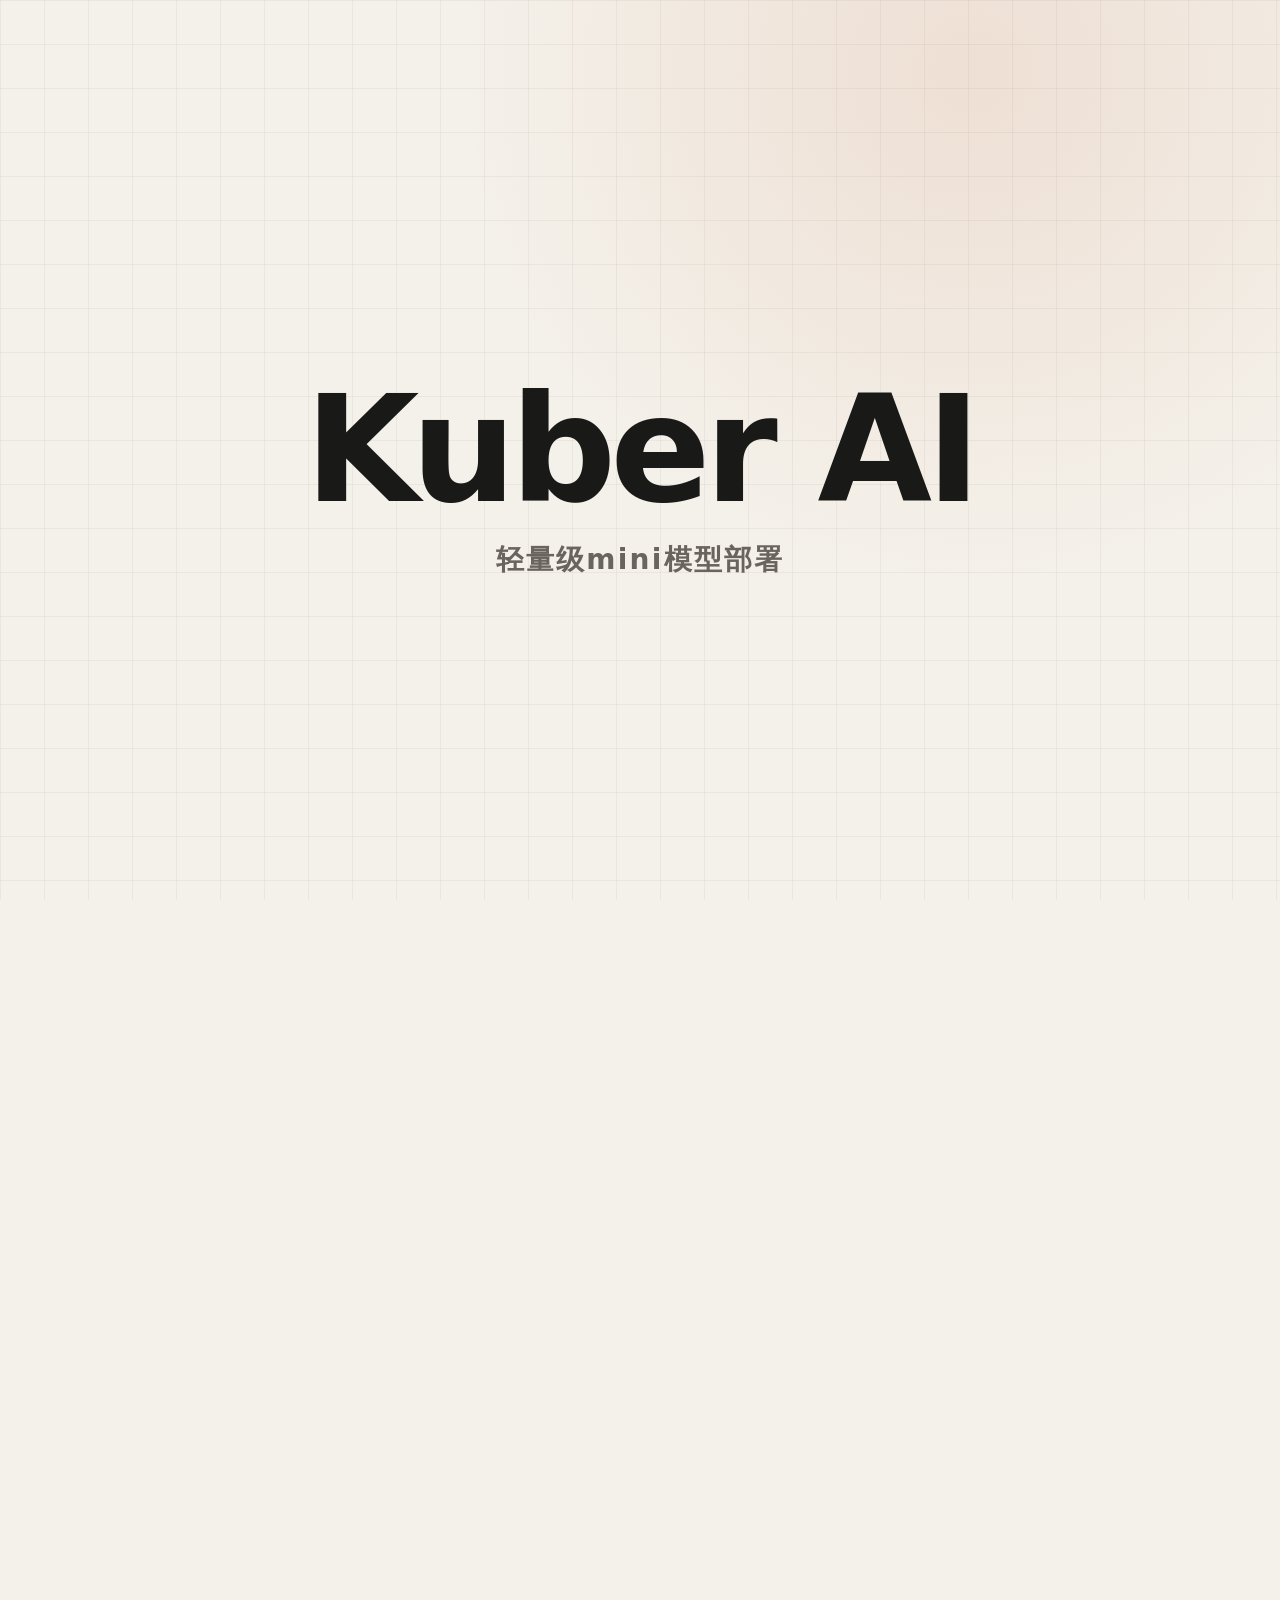
==== commit cbf6cb79: "继续重构-进度3" ====
--- a/index.html
+++ b/index.html
@@ -8,11 +8,15 @@
   <link rel="stylesheet" href="./styles.css">
 </head>
 <body>
+  <div class="fixed-bg"></div>
+
   <main class="home-main">
     <section class="home-hero">
-      <h1>Kuber AI</h1>
+      <h1 id="heroTitle">Kuber AI</h1>
       <p>轻量级mini模型部署</p>
     </section>
+
+    <section class="scroll-space"></section>
   </main>
 
   <script src="./main.js"></script>
--- a/styles.css
+++ b/styles.css
@@ -4,6 +4,7 @@
   --text: #191917;
   --muted: #69645c;
   --accent-soft: rgba(196, 95, 53, 0.12);
+  --title-letter-spacing: -0.04em;
 }
 
 [data-theme="dark"] {
@@ -22,46 +23,69 @@
 }
 
 body {
-  min-height: 100vh;
+  min-height: 220vh;
   margin: 0;
   color: var(--text);
+  background: var(--bg);
+  font-family: DengXian, "等线", "Microsoft YaHei", "PingFang SC", system-ui, sans-serif;
+  font-weight: 700;
+}
+
+.fixed-bg {
+  position: fixed;
+  inset: 0;
+  z-index: -1;
   background:
     linear-gradient(90deg, rgba(120, 110, 90, 0.08) 1px, transparent 1px),
     linear-gradient(rgba(120, 110, 90, 0.08) 1px, transparent 1px),
     radial-gradient(circle at 76% 8%, var(--accent-soft), transparent 32rem),
     var(--bg);
   background-size: 44px 44px, 44px 44px, auto, auto;
-  font-family: ui-sans-serif, system-ui, -apple-system, BlinkMacSystemFont, "Segoe UI", "PingFang SC", "Microsoft YaHei", sans-serif;
+  pointer-events: none;
 }
 
 .home-main {
+  min-height: 220vh;
+}
+
+.home-hero {
+  position: sticky;
+  top: 0;
   min-height: 100vh;
   display: grid;
   place-items: center;
   padding: 32px;
-}
-
-.home-hero {
   text-align: center;
 }
 
 .home-hero h1 {
+  position: fixed;
+  left: 50%;
+  top: 50%;
   margin: 0;
+  transform: translate(-50%, -50%);
+  font-family: DengXian, "等线", "Microsoft YaHei", "PingFang SC", system-ui, sans-serif;
   font-size: clamp(64px, 12vw, 148px);
   line-height: 0.92;
-  letter-spacing: -0.08em;
-  font-weight: 850;
+  letter-spacing: var(--title-letter-spacing);
+  font-weight: 700;
+  white-space: nowrap;
+  will-change: transform, left, top, font-size;
 }
 
 .home-hero p {
-  margin: 28px 0 0;
+  margin: 220px 0 0;
   color: var(--muted);
   font-size: clamp(18px, 2.4vw, 28px);
   letter-spacing: 0.08em;
 }
 
+.scroll-space {
+  min-height: 120vh;
+}
+
 @media (max-width: 520px) {
-  .home-main {
+  .home-hero {
     padding: 24px;
   }
 
@@ -70,7 +94,7 @@
   }
 
   .home-hero p {
-    margin-top: 22px;
+    margin-top: 150px;
     font-size: 17px;
     letter-spacing: 0.04em;
   }
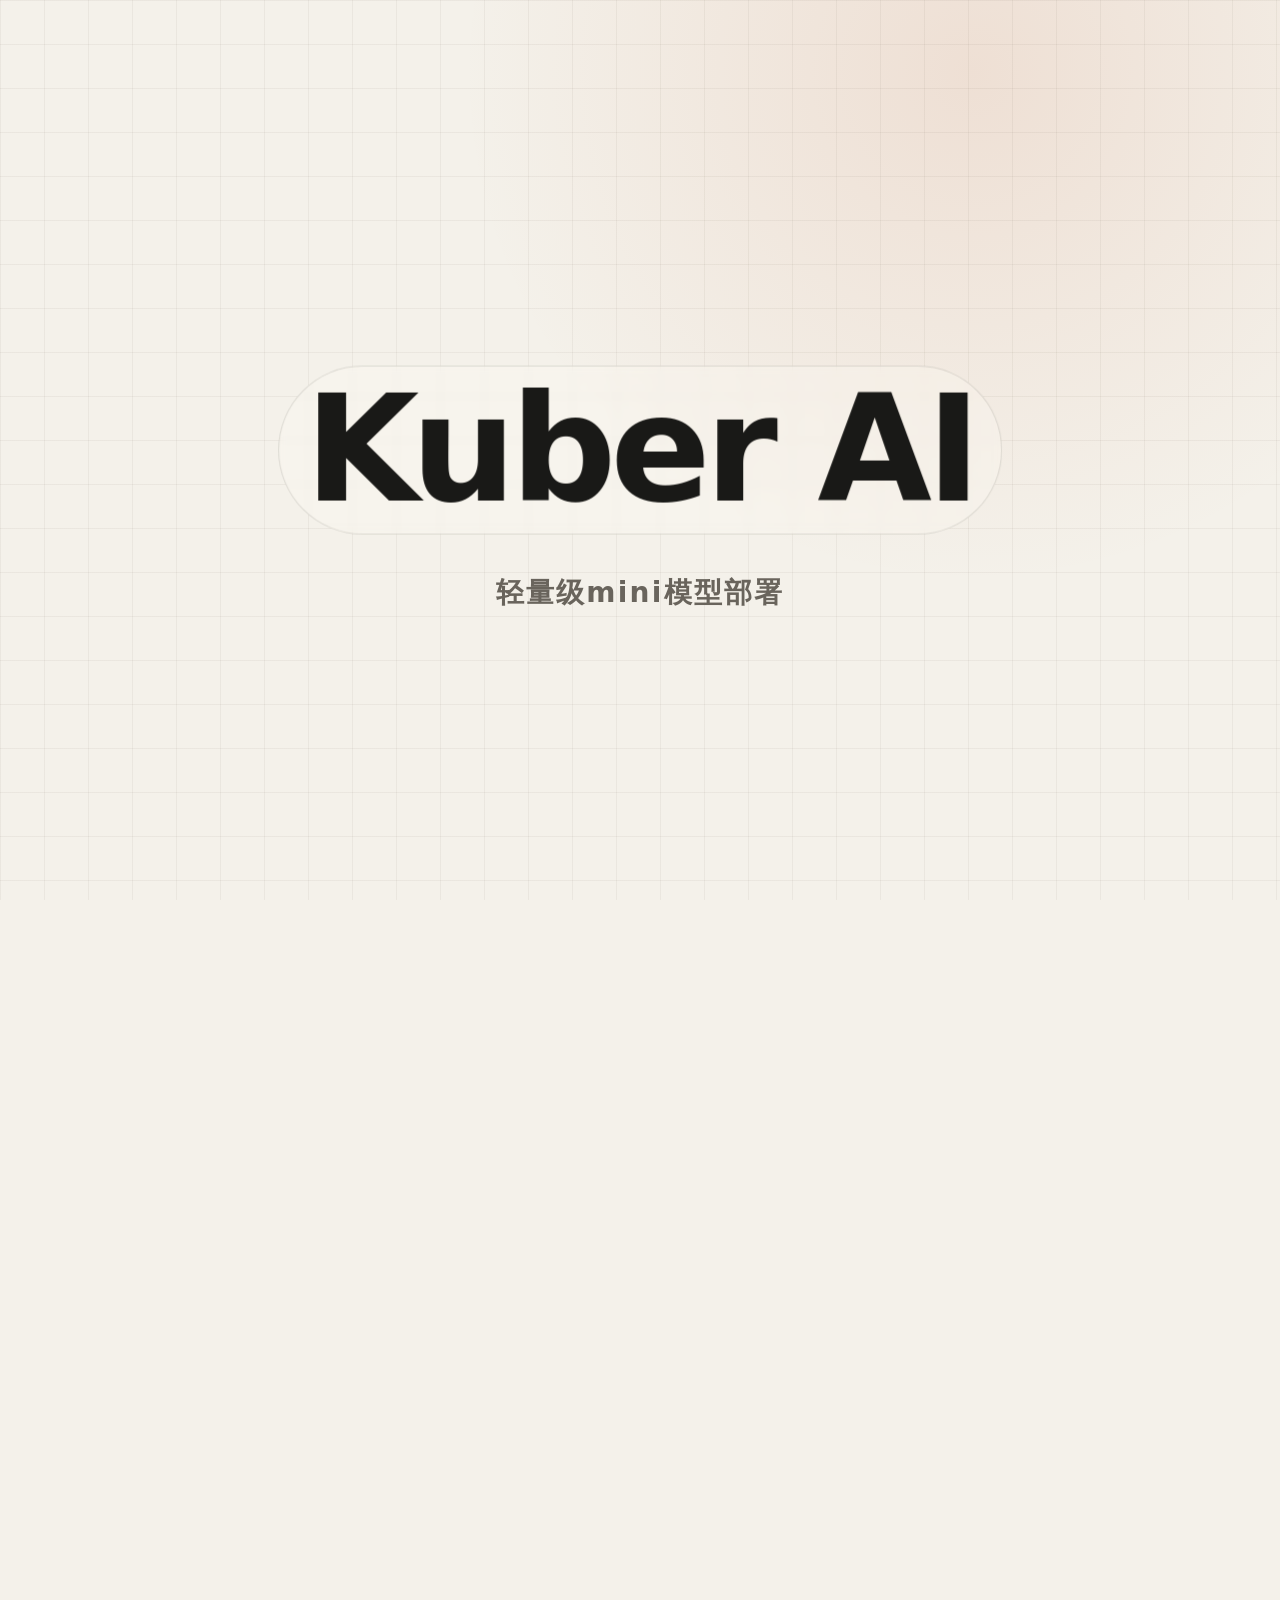
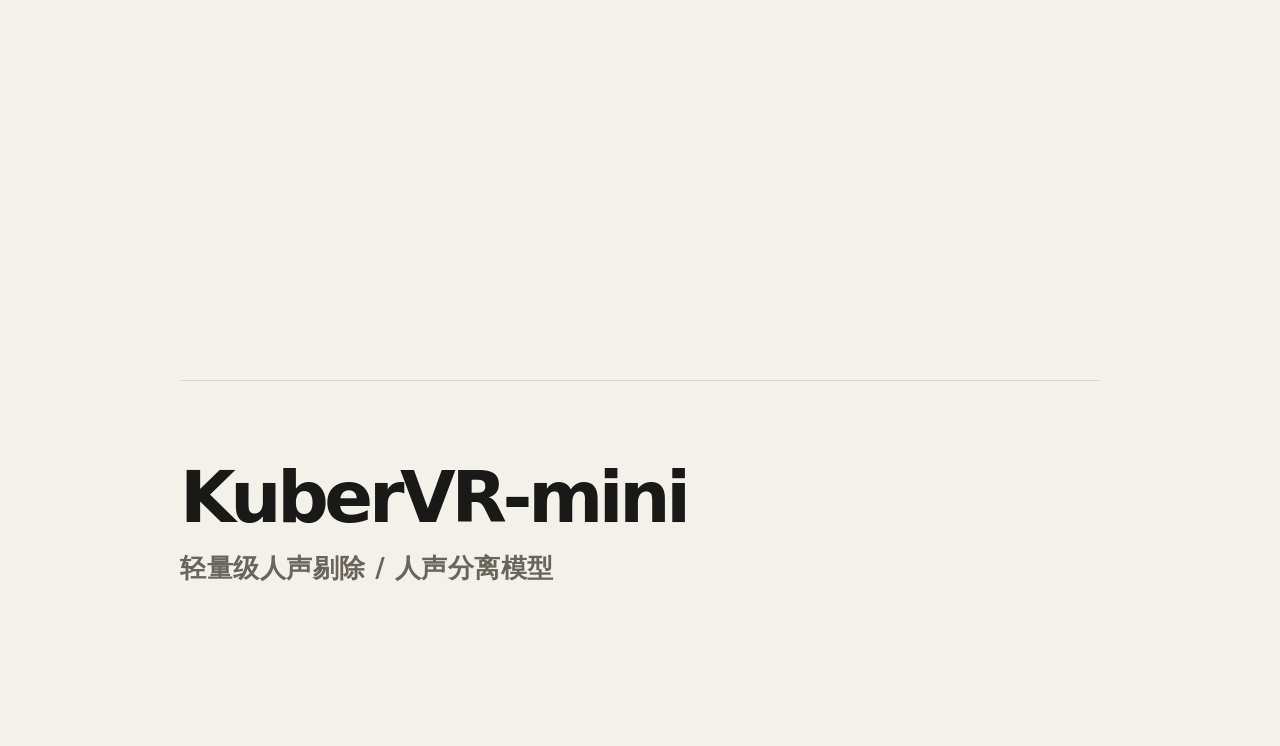
==== commit c57141f8: "重构-进度5" ====
--- a/index.html
+++ b/index.html
@@ -12,11 +12,22 @@
 
   <main class="home-main">
     <section class="home-hero">
-      <h1 id="heroTitle">Kuber AI</h1>
-      <p>轻量级mini模型部署</p>
+      <div class="title-wrap" id="titleWrap">
+        <h1 id="heroTitle">Kuber AI</h1>
+      </div>
+
+      <div class="summary-wrap">
+        <p id="summaryText">轻量级mini模型部署</p>
+        <p id="nextSummary">更轻 更快 更便携</p>
+      </div>
     </section>
 
-    <section class="scroll-space"></section>
+    <section class="content-section">
+      <div class="content-inner">
+        <h2>KuberVR-mini</h2>
+        <p>轻量级人声剔除 / 人声分离模型</p>
+      </div>
+    </section>
   </main>
 
   <script src="./main.js"></script>
--- a/styles.css
+++ b/styles.css
@@ -3,6 +3,8 @@
   --bg: #f4f1ea;
   --text: #191917;
   --muted: #69645c;
+  --glass: rgba(255, 252, 245, 0.28);
+  --glass-line: rgba(25, 25, 23, 0.12);
   --accent-soft: rgba(196, 95, 53, 0.12);
   --title-letter-spacing: -0.04em;
 }
@@ -11,6 +13,8 @@
   --bg: #101114;
   --text: #f4f1ea;
   --muted: #aaa39a;
+  --glass: rgba(23, 24, 28, 0.32);
+  --glass-line: rgba(244, 241, 234, 0.12);
   --accent-soft: rgba(229, 138, 95, 0.14);
 }
 
@@ -20,10 +24,11 @@
 
 html {
   min-height: 100%;
+  scroll-behavior: smooth;
 }
 
 body {
-  min-height: 220vh;
+  min-height: 240vh;
   margin: 0;
   color: var(--text);
   background: var(--bg);
@@ -34,7 +39,7 @@
 .fixed-bg {
   position: fixed;
   inset: 0;
-  z-index: -1;
+  z-index: -2;
   background:
     linear-gradient(90deg, rgba(120, 110, 90, 0.08) 1px, transparent 1px),
     linear-gradient(rgba(120, 110, 90, 0.08) 1px, transparent 1px),
@@ -45,57 +50,129 @@
 }
 
 .home-main {
-  min-height: 220vh;
+  min-height: 240vh;
 }
 
 .home-hero {
   position: sticky;
   top: 0;
-  min-height: 100vh;
-  display: grid;
-  place-items: center;
-  padding: 32px;
-  text-align: center;
+  height: 100vh;
+  overflow: hidden;
 }
 
-.home-hero h1 {
+.title-wrap {
   position: fixed;
   left: 50%;
   top: 50%;
+  z-index: 4;
+  padding: clamp(10px, 1.2vw, 18px) clamp(18px, 2vw, 34px);
+  border: 1px solid var(--glass-line);
+  border-radius: 999px;
+  background: var(--glass);
+  backdrop-filter: blur(5px);
+  -webkit-backdrop-filter: blur(5px);
+  transform: translate(-50%, -50%);
+  will-change: left, top, transform;
+}
+
+.title-wrap h1 {
   margin: 0;
-  transform: translate(-50%, -50%);
   font-family: DengXian, "等线", "Microsoft YaHei", "PingFang SC", system-ui, sans-serif;
   font-size: clamp(64px, 12vw, 148px);
   line-height: 0.92;
   letter-spacing: var(--title-letter-spacing);
   font-weight: 700;
   white-space: nowrap;
-  will-change: transform, left, top, font-size;
 }
 
-.home-hero p {
-  margin: 220px 0 0;
-  color: var(--muted);
-  font-size: clamp(18px, 2.4vw, 28px);
-  letter-spacing: 0.08em;
+.summary-wrap {
+  position: fixed;
+  left: 50%;
+  top: calc(50% + 124px);
+  z-index: 3;
+  width: min(90vw, 720px);
+  text-align: center;
+  transform: translateX(-50%);
+  pointer-events: none;
 }
 
-.scroll-space {
+.summary-wrap p {
+  position: absolute;
+  left: 0;
+  right: 0;
+  margin: 0;
+  color: var(--muted);
+  font-family: DengXian, "等线", "Microsoft YaHei", "PingFang SC", system-ui, sans-serif;
+  font-weight: 700;
+  letter-spacing: 0.08em;
+  will-change: opacity, transform, font-size, top, left;
+}
+
+#summaryText {
+  font-size: clamp(18px, 2.4vw, 28px);
+}
+
+#nextSummary {
+  opacity: 0;
+  transform: translateY(24px);
+  font-size: clamp(17px, 2vw, 24px);
+}
+
+.content-section {
   min-height: 120vh;
+  padding: 120vh 32px 160px;
+}
+
+.content-inner {
+  width: min(920px, 100%);
+  margin: 0 auto;
+  padding-top: 80px;
+  border-top: 1px solid rgba(120, 110, 90, 0.18);
+}
+
+.content-inner h2 {
+  margin: 0 0 18px;
+  font-size: clamp(34px, 6vw, 72px);
+  line-height: 1;
+  letter-spacing: -0.06em;
+}
+
+.content-inner p {
+  margin: 0;
+  color: var(--muted);
+  font-size: clamp(18px, 2.2vw, 26px);
+  letter-spacing: 0.02em;
 }
 
 @media (max-width: 520px) {
-  .home-hero {
-    padding: 24px;
-  }
-
-  .home-hero h1 {
+  .title-wrap h1 {
     font-size: clamp(56px, 18vw, 86px);
   }
 
-  .home-hero p {
-    margin-top: 150px;
+  .summary-wrap {
+    top: calc(50% + 88px);
+  }
+
+  #summaryText {
     font-size: 17px;
     letter-spacing: 0.04em;
   }
+
+  #nextSummary {
+    font-size: 16px;
+    letter-spacing: 0.04em;
+  }
+}
+
+@media (prefers-reduced-motion: reduce) {
+  html {
+    scroll-behavior: auto;
+  }
+
+  *,
+  *::before,
+  *::after {
+    transition: none !important;
+    animation: none !important;
+  }
 }
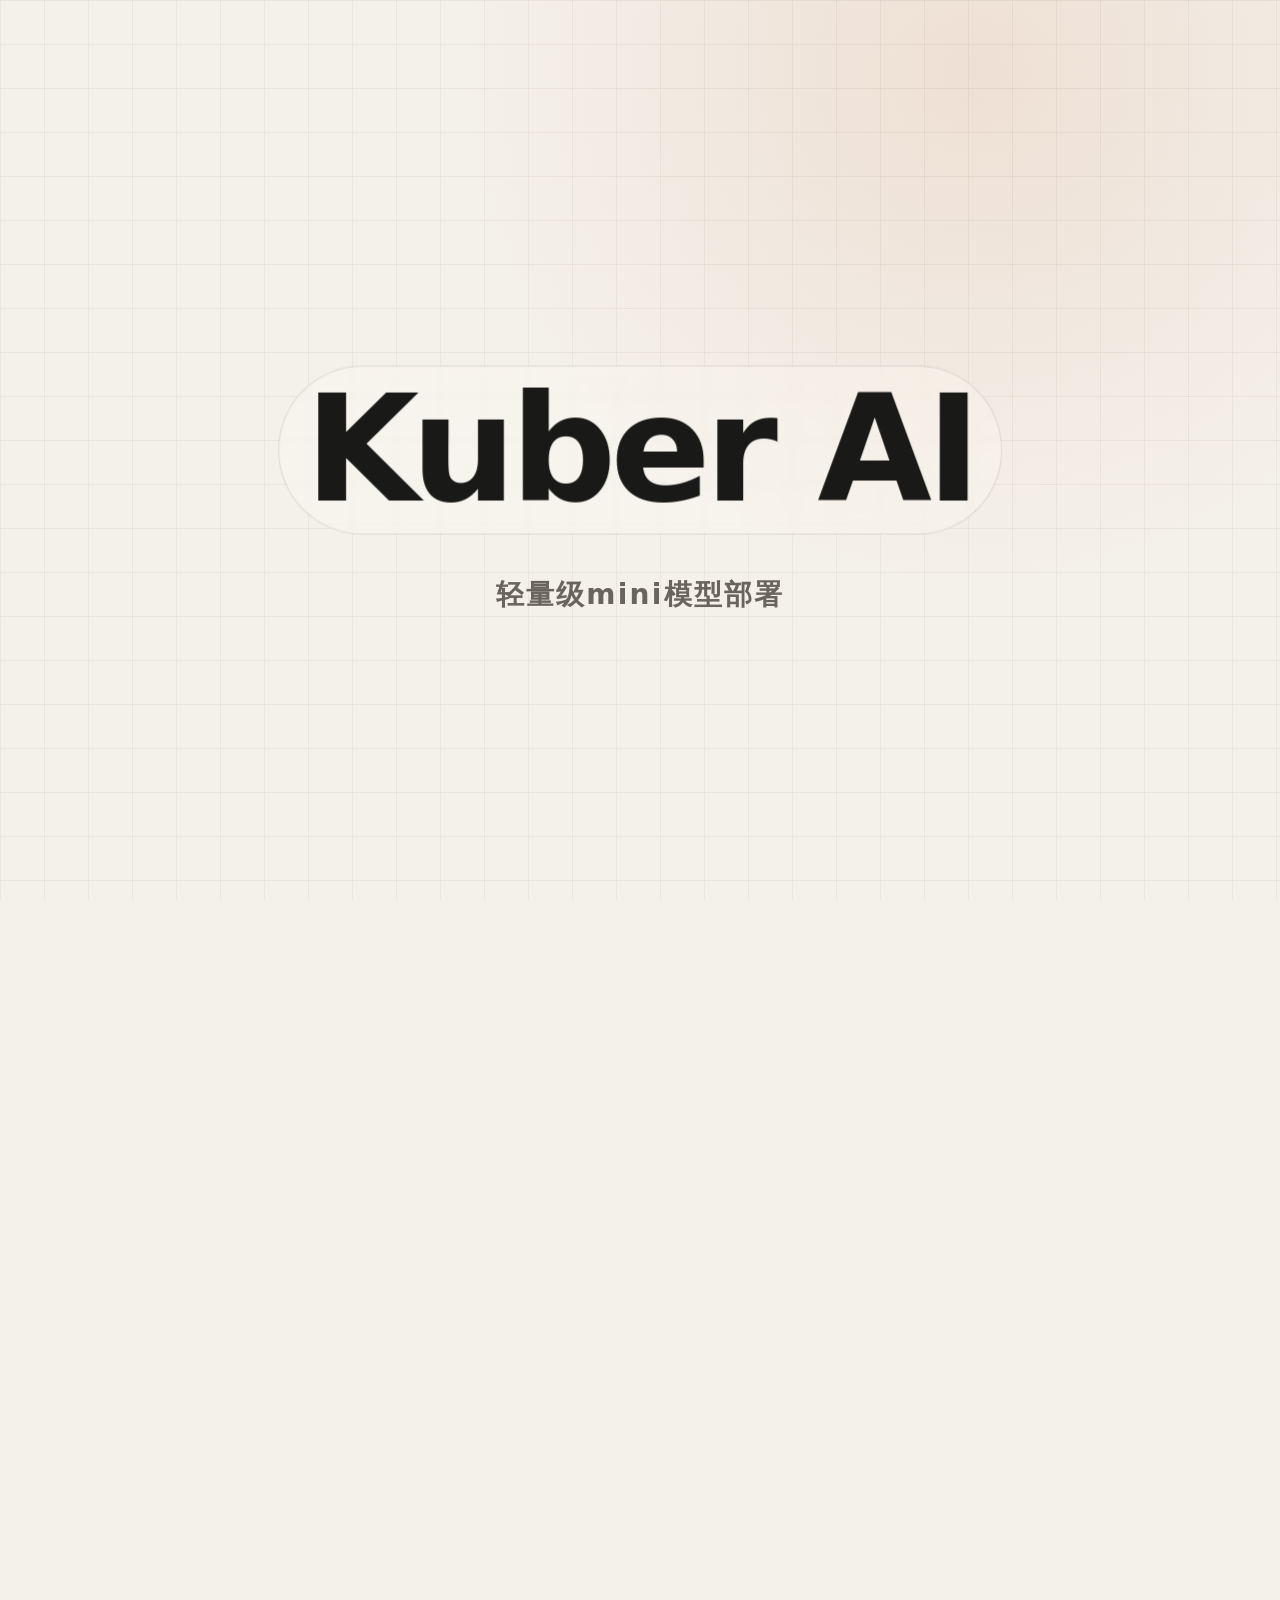
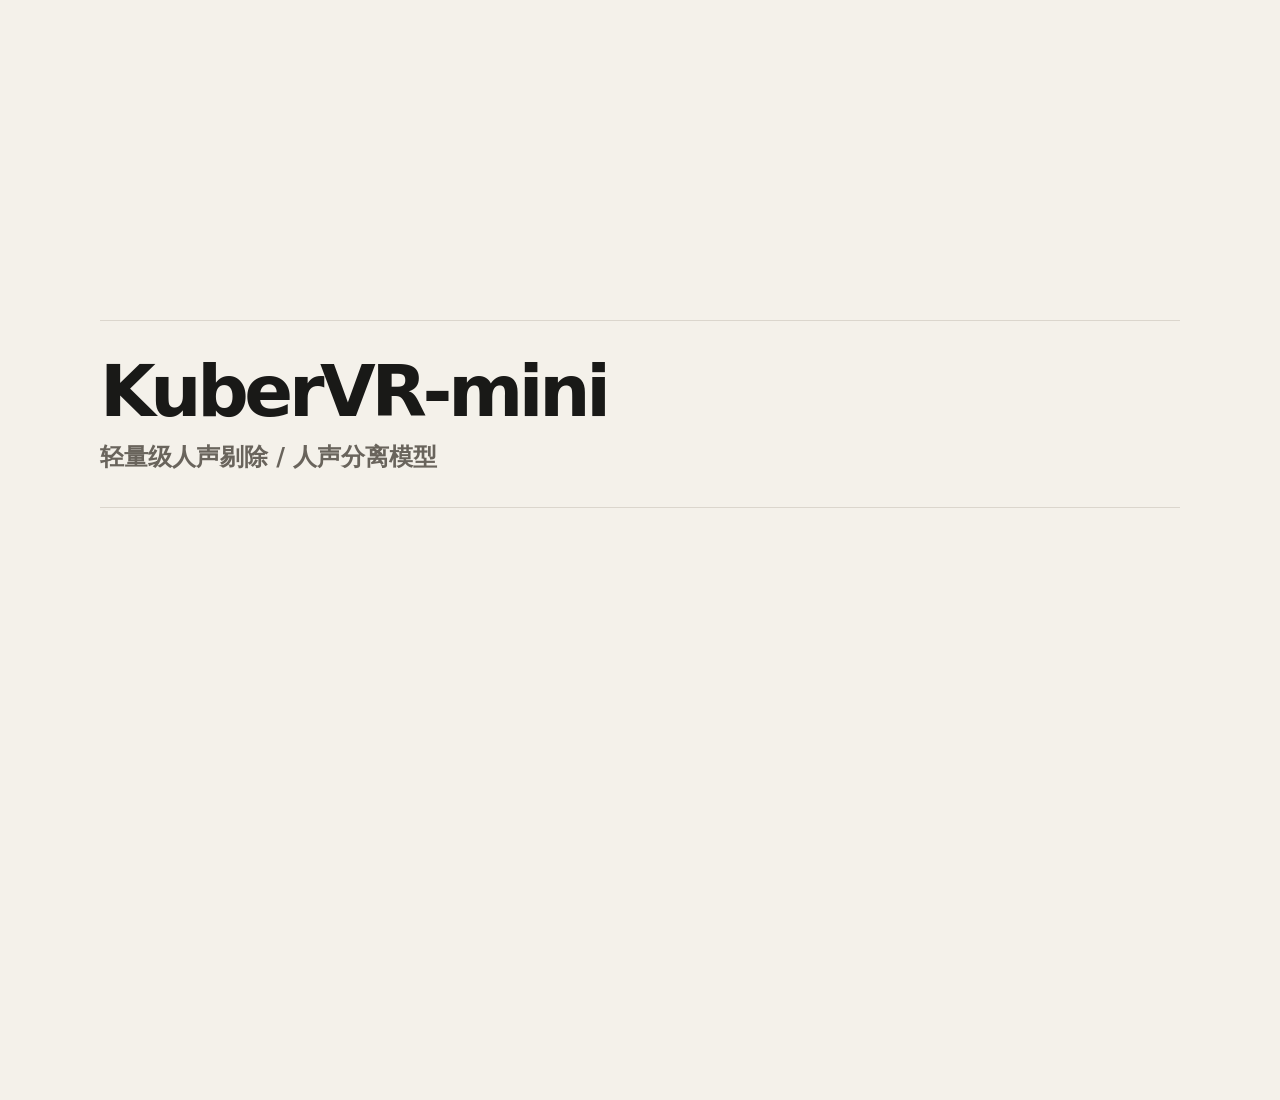
==== commit 59337dab: "重构-进度6" ====
--- a/index.html
+++ b/index.html
@@ -10,23 +10,23 @@
 <body>
   <div class="fixed-bg"></div>
 
-  <main class="home-main">
-    <section class="home-hero">
+  <main>
+    <section class="intro-stage">
       <div class="title-wrap" id="titleWrap">
-        <h1 id="heroTitle">Kuber AI</h1>
+        <h1>Kuber AI</h1>
       </div>
 
-      <div class="summary-wrap">
+      <div class="summary-wrap" id="summaryWrap">
         <p id="summaryText">轻量级mini模型部署</p>
         <p id="nextSummary">更轻 更快 更便携</p>
       </div>
     </section>
 
     <section class="content-section">
-      <div class="content-inner">
-        <h2>KuberVR-mini</h2>
-        <p>轻量级人声剔除 / 人声分离模型</p>
-      </div>
+      <a class="model-link" href="./kuber-vr-mini.html">
+        <span>KuberVR-mini</span>
+        <strong>轻量级人声剔除 / 人声分离模型</strong>
+      </a>
     </section>
   </main>
 
--- a/styles.css
+++ b/styles.css
@@ -24,11 +24,10 @@
 
 html {
   min-height: 100%;
-  scroll-behavior: smooth;
 }
 
 body {
-  min-height: 240vh;
+  min-height: 100vh;
   margin: 0;
   color: var(--text);
   background: var(--bg);
@@ -49,22 +48,15 @@
   pointer-events: none;
 }
 
-.home-main {
-  min-height: 240vh;
-}
-
-.home-hero {
-  position: sticky;
-  top: 0;
-  height: 100vh;
-  overflow: hidden;
+.intro-stage {
+  height: 200vh;
 }
 
 .title-wrap {
   position: fixed;
   left: 50%;
   top: 50%;
-  z-index: 4;
+  z-index: 5;
   padding: clamp(10px, 1.2vw, 18px) clamp(18px, 2vw, 34px);
   border: 1px solid var(--glass-line);
   border-radius: 999px;
@@ -88,12 +80,13 @@
 .summary-wrap {
   position: fixed;
   left: 50%;
-  top: calc(50% + 124px);
-  z-index: 3;
+  top: calc(50% + 126px);
+  z-index: 4;
   width: min(90vw, 720px);
   text-align: center;
   transform: translateX(-50%);
   pointer-events: none;
+  will-change: left, top, transform;
 }
 
 .summary-wrap p {
@@ -105,7 +98,8 @@
   font-family: DengXian, "等线", "Microsoft YaHei", "PingFang SC", system-ui, sans-serif;
   font-weight: 700;
   letter-spacing: 0.08em;
-  will-change: opacity, transform, font-size, top, left;
+  white-space: nowrap;
+  will-change: opacity, transform, font-size;
 }
 
 #summaryText {
@@ -119,29 +113,31 @@
 }
 
 .content-section {
-  min-height: 120vh;
-  padding: 120vh 32px 160px;
+  min-height: 100vh;
+  width: min(1080px, calc(100% - 40px));
+  margin: 0 auto;
+  padding: 120px 0 180px;
 }
 
-.content-inner {
-  width: min(920px, 100%);
-  margin: 0 auto;
-  padding-top: 80px;
-  border-top: 1px solid rgba(120, 110, 90, 0.18);
+.model-link {
+  display: grid;
+  gap: 14px;
+  padding: 34px 0;
+  border-top: 1px solid rgba(120, 110, 90, 0.2);
+  border-bottom: 1px solid rgba(120, 110, 90, 0.2);
+  color: inherit;
+  text-decoration: none;
 }
 
-.content-inner h2 {
-  margin: 0 0 18px;
+.model-link span {
   font-size: clamp(34px, 6vw, 72px);
   line-height: 1;
   letter-spacing: -0.06em;
 }
 
-.content-inner p {
-  margin: 0;
+.model-link strong {
   color: var(--muted);
-  font-size: clamp(18px, 2.2vw, 26px);
-  letter-spacing: 0.02em;
+  font-size: clamp(16px, 2vw, 24px);
 }
 
 @media (max-width: 520px) {
@@ -153,26 +149,8 @@
     top: calc(50% + 88px);
   }
 
-  #summaryText {
-    font-size: 17px;
+  #summaryText,
+  #nextSummary {
     letter-spacing: 0.04em;
   }
-
-  #nextSummary {
-    font-size: 16px;
-    letter-spacing: 0.04em;
-  }
-}
-
-@media (prefers-reduced-motion: reduce) {
-  html {
-    scroll-behavior: auto;
-  }
-
-  *,
-  *::before,
-  *::after {
-    transition: none !important;
-    animation: none !important;
-  }
 }
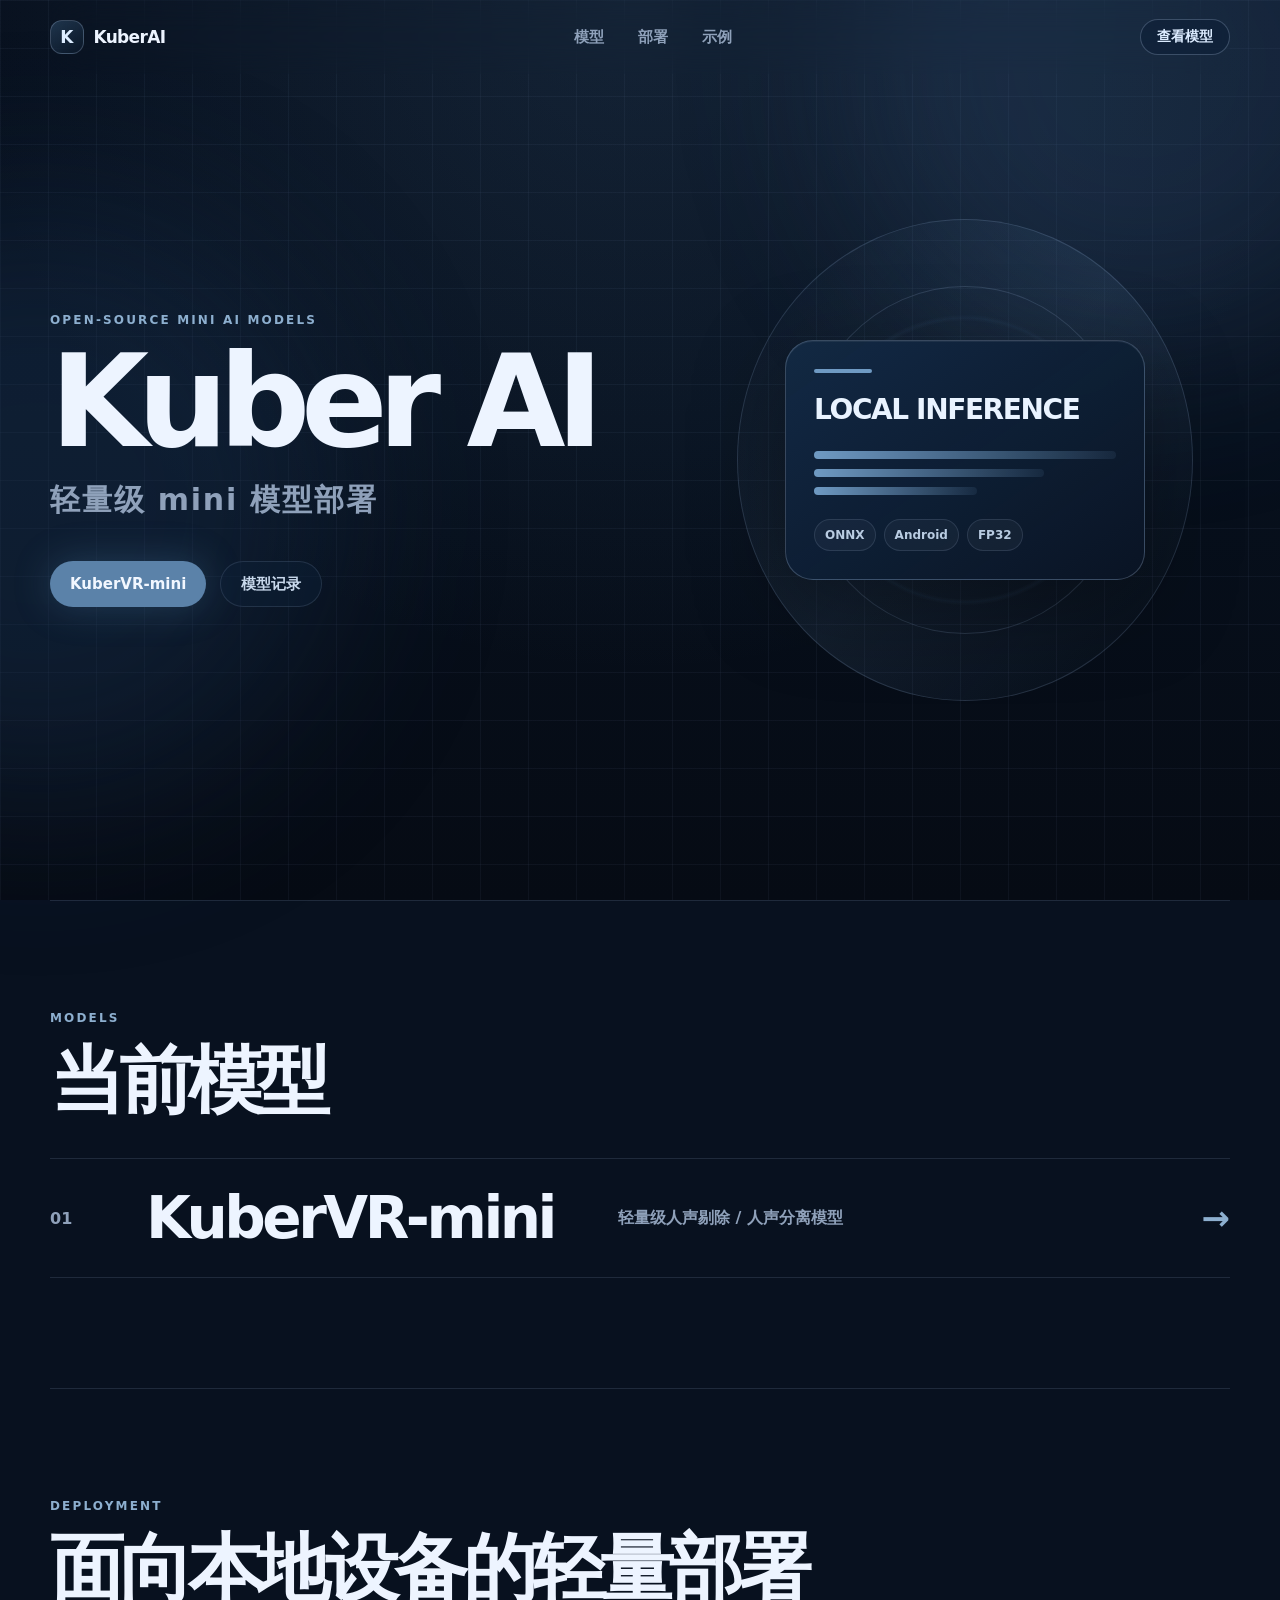
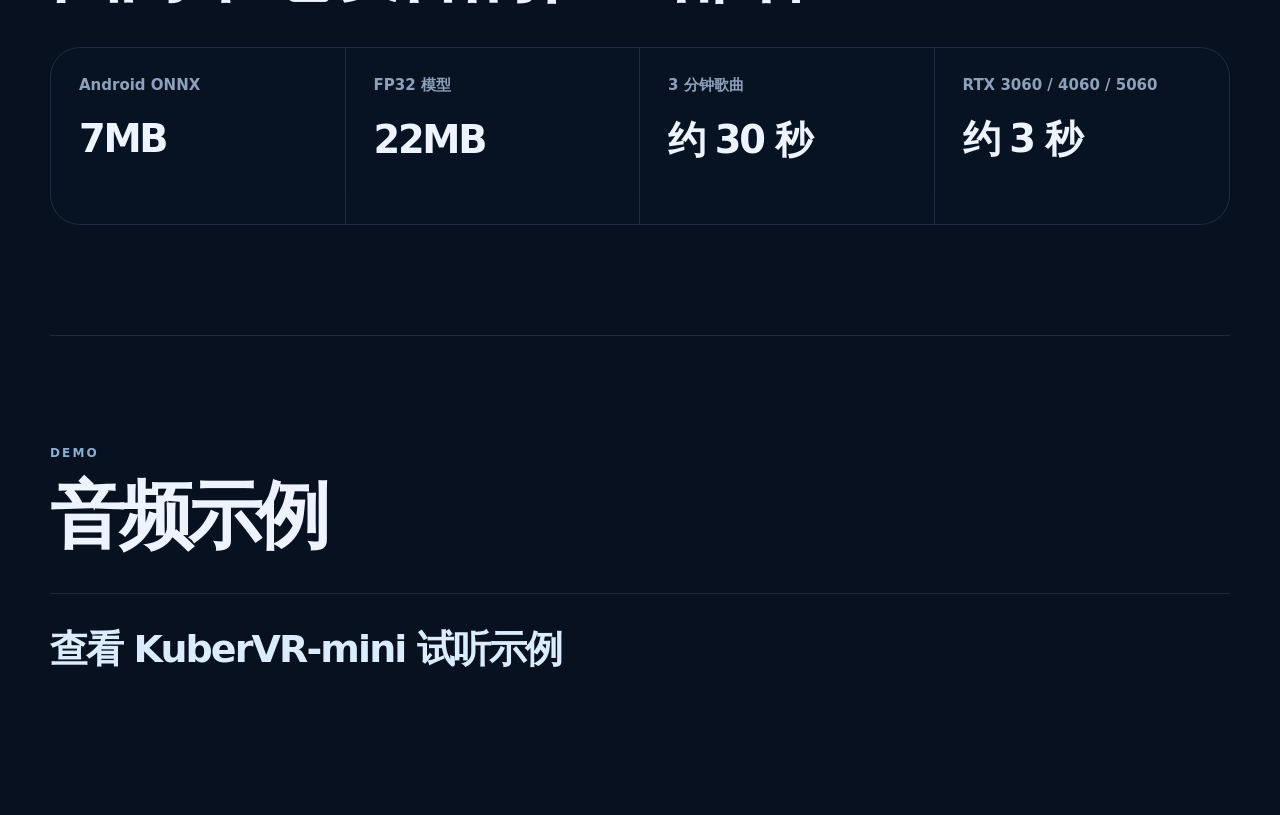
==== commit 13d271b8: "重构-进度7" ====
--- a/index.html
+++ b/index.html
@@ -3,30 +3,112 @@
 <head>
   <meta charset="utf-8">
   <meta name="viewport" content="width=device-width, initial-scale=1">
-  <meta name="theme-color" content="#101114">
+  <meta name="theme-color" content="#08111f">
   <title>KuberAI</title>
   <link rel="stylesheet" href="./styles.css">
 </head>
 <body>
-  <div class="fixed-bg"></div>
+  <div class="bg-grid"></div>
+  <div class="bg-glow glow-a"></div>
+  <div class="bg-glow glow-b"></div>
+
+  <header class="site-header">
+    <a class="brand" href="./">
+      <span class="brand-mark">K</span>
+      <span>KuberAI</span>
+    </a>
+
+    <nav class="nav-links">
+      <a href="#models">模型</a>
+      <a href="#runtime">部署</a>
+      <a href="#demo">示例</a>
+    </nav>
+
+    <a class="nav-action" href="./kuber-vr-mini.html">查看模型</a>
+  </header>
 
   <main>
-    <section class="intro-stage">
-      <div class="title-wrap" id="titleWrap">
+    <section class="hero">
+      <div class="hero-copy">
+        <p class="eyebrow">OPEN-SOURCE MINI AI MODELS</p>
         <h1>Kuber AI</h1>
+        <p class="summary">轻量级 mini 模型部署</p>
+
+        <div class="hero-actions">
+          <a class="primary-button" href="./kuber-vr-mini.html">KuberVR-mini</a>
+          <a class="ghost-button" href="#models">模型记录</a>
+        </div>
       </div>
 
-      <div class="summary-wrap" id="summaryWrap">
-        <p id="summaryText">轻量级mini模型部署</p>
-        <p id="nextSummary">更轻 更快 更便携</p>
+      <div class="hero-visual" aria-hidden="true">
+        <div class="orb orb-one"></div>
+        <div class="orb orb-two"></div>
+        <div class="core-panel">
+          <div class="core-line"></div>
+          <div class="core-title">LOCAL INFERENCE</div>
+          <div class="core-meter">
+            <span></span>
+            <span></span>
+            <span></span>
+          </div>
+          <div class="core-tags">
+            <b>ONNX</b>
+            <b>Android</b>
+            <b>FP32</b>
+          </div>
+        </div>
       </div>
     </section>
 
-    <section class="content-section">
-      <a class="model-link" href="./kuber-vr-mini.html">
-        <span>KuberVR-mini</span>
-        <strong>轻量级人声剔除 / 人声分离模型</strong>
+    <section class="section" id="models">
+      <div class="section-head">
+        <p class="eyebrow">MODELS</p>
+        <h2>当前模型</h2>
+      </div>
+
+      <a class="model-row" href="./kuber-vr-mini.html">
+        <span class="model-index">01</span>
+        <span class="model-name">KuberVR-mini</span>
+        <span class="model-desc">轻量级人声剔除 / 人声分离模型</span>
+        <span class="model-arrow">→</span>
       </a>
+    </section>
+
+    <section class="section runtime-section" id="runtime">
+      <div class="section-head">
+        <p class="eyebrow">DEPLOYMENT</p>
+        <h2>面向本地设备的轻量部署</h2>
+      </div>
+
+      <div class="runtime-grid">
+        <div>
+          <span>Android ONNX</span>
+          <strong>7MB</strong>
+        </div>
+        <div>
+          <span>FP32 模型</span>
+          <strong>22MB</strong>
+        </div>
+        <div>
+          <span>3 分钟歌曲</span>
+          <strong>约 30 秒</strong>
+        </div>
+        <div>
+          <span>RTX 3060 / 4060 / 5060</span>
+          <strong>约 3 秒</strong>
+        </div>
+      </div>
+    </section>
+
+    <section class="section demo-section" id="demo">
+      <div class="section-head">
+        <p class="eyebrow">DEMO</p>
+        <h2>音频示例</h2>
+      </div>
+
+      <div class="demo-list">
+        <a href="./kuber-vr-mini.html#demo">查看 KuberVR-mini 试听示例</a>
+      </div>
     </section>
   </main>
 
--- a/styles.css
+++ b/styles.css
@@ -1,21 +1,16 @@
 :root {
-  color-scheme: light dark;
-  --bg: #f4f1ea;
-  --text: #191917;
-  --muted: #69645c;
-  --glass: rgba(255, 252, 245, 0.28);
-  --glass-line: rgba(25, 25, 23, 0.12);
-  --accent-soft: rgba(196, 95, 53, 0.12);
-  --title-letter-spacing: -0.04em;
-}
-
-[data-theme="dark"] {
-  --bg: #101114;
-  --text: #f4f1ea;
-  --muted: #aaa39a;
-  --glass: rgba(23, 24, 28, 0.32);
-  --glass-line: rgba(244, 241, 234, 0.12);
-  --accent-soft: rgba(229, 138, 95, 0.14);
+  --bg: #08111f;
+  --bg-2: #0b1728;
+  --text: #edf4ff;
+  --muted: #8fa1ba;
+  --line: rgba(170, 190, 220, 0.15);
+  --line-strong: rgba(170, 190, 220, 0.28);
+  --panel: rgba(12, 27, 46, 0.62);
+  --panel-strong: rgba(14, 32, 55, 0.86);
+  --blue: #4f7ea8;
+  --blue-soft: rgba(79, 126, 168, 0.2);
+  --blue-glow: rgba(58, 102, 145, 0.32);
+  --page: min(1180px, calc(100% - 42px));
 }
 
 * {
@@ -24,6 +19,7 @@
 
 html {
   min-height: 100%;
+  scroll-behavior: smooth;
 }
 
 body {
@@ -33,124 +29,533 @@
   background: var(--bg);
   font-family: DengXian, "等线", "Microsoft YaHei", "PingFang SC", system-ui, sans-serif;
   font-weight: 700;
-}
-
-.fixed-bg {
+  overflow-x: hidden;
+}
+
+a {
+  color: inherit;
+  text-decoration: none;
+}
+
+.bg-grid {
   position: fixed;
   inset: 0;
+  z-index: -3;
+  background:
+    linear-gradient(rgba(150, 180, 220, 0.055) 1px, transparent 1px),
+    linear-gradient(90deg, rgba(150, 180, 220, 0.055) 1px, transparent 1px),
+    radial-gradient(circle at 50% 0%, rgba(64, 101, 138, 0.22), transparent 42rem),
+    linear-gradient(180deg, #08111f, #07101d 48%, #060b14);
+  background-size: 48px 48px, 48px 48px, auto, auto;
+}
+
+.bg-glow {
+  position: fixed;
   z-index: -2;
-  background:
-    linear-gradient(90deg, rgba(120, 110, 90, 0.08) 1px, transparent 1px),
-    linear-gradient(rgba(120, 110, 90, 0.08) 1px, transparent 1px),
-    radial-gradient(circle at 76% 8%, var(--accent-soft), transparent 32rem),
-    var(--bg);
-  background-size: 44px 44px, 44px 44px, auto, auto;
+  width: 46vw;
+  height: 46vw;
+  border-radius: 999px;
+  filter: blur(90px);
+  opacity: 0.62;
   pointer-events: none;
 }
 
-.intro-stage {
-  height: 200vh;
-}
-
-.title-wrap {
-  position: fixed;
-  left: 50%;
-  top: 50%;
-  z-index: 5;
-  padding: clamp(10px, 1.2vw, 18px) clamp(18px, 2vw, 34px);
-  border: 1px solid var(--glass-line);
-  border-radius: 999px;
-  background: var(--glass);
-  backdrop-filter: blur(5px);
-  -webkit-backdrop-filter: blur(5px);
-  transform: translate(-50%, -50%);
-  will-change: left, top, transform;
-}
-
-.title-wrap h1 {
-  margin: 0;
-  font-family: DengXian, "等线", "Microsoft YaHei", "PingFang SC", system-ui, sans-serif;
-  font-size: clamp(64px, 12vw, 148px);
-  line-height: 0.92;
-  letter-spacing: var(--title-letter-spacing);
-  font-weight: 700;
-  white-space: nowrap;
-}
-
-.summary-wrap {
-  position: fixed;
-  left: 50%;
-  top: calc(50% + 126px);
-  z-index: 4;
-  width: min(90vw, 720px);
-  text-align: center;
-  transform: translateX(-50%);
-  pointer-events: none;
-  will-change: left, top, transform;
-}
-
-.summary-wrap p {
-  position: absolute;
-  left: 0;
-  right: 0;
+.glow-a {
+  top: -18vw;
+  right: -12vw;
+  background: rgba(65, 100, 145, 0.42);
+}
+
+.glow-b {
+  left: -20vw;
+  bottom: 8vw;
+  background: rgba(30, 58, 92, 0.58);
+}
+
+.site-header {
+  position: sticky;
+  top: 0;
+  z-index: 20;
+  display: grid;
+  grid-template-columns: auto 1fr auto;
+  align-items: center;
+  width: var(--page);
+  height: 74px;
+  margin: 0 auto;
+  backdrop-filter: blur(18px);
+  -webkit-backdrop-filter: blur(18px);
+}
+
+.brand {
+  display: inline-flex;
+  align-items: center;
+  gap: 10px;
+  font-size: 17px;
+  font-weight: 800;
+  letter-spacing: -0.04em;
+}
+
+.brand-mark {
+  display: grid;
+  width: 34px;
+  height: 34px;
+  place-items: center;
+  border: 1px solid var(--line-strong);
+  border-radius: 12px;
+  background: linear-gradient(145deg, rgba(79, 126, 168, 0.32), rgba(12, 27, 46, 0.42));
+  color: #dcecff;
+}
+
+.nav-links {
+  justify-self: center;
+  display: flex;
+  gap: 34px;
+  color: var(--muted);
+  font-size: 15px;
+}
+
+.nav-links a {
+  transition: color 0.2s ease;
+}
+
+.nav-links a:hover {
+  color: var(--text);
+}
+
+.nav-action {
+  justify-self: end;
+  display: inline-flex;
+  align-items: center;
+  justify-content: center;
+  min-height: 36px;
+  padding: 0 16px;
+  border: 1px solid var(--line-strong);
+  border-radius: 999px;
+  background: rgba(14, 32, 55, 0.62);
+  color: #dcecff;
+  font-size: 14px;
+}
+
+main {
+  width: var(--page);
+  margin: 0 auto;
+}
+
+.hero {
+  min-height: calc(100vh - 74px);
+  display: grid;
+  grid-template-columns: 1fr 0.88fr;
+  gap: 48px;
+  align-items: center;
+  padding: 42px 0 96px;
+}
+
+.hero-copy {
+  position: relative;
+  z-index: 2;
+}
+
+.eyebrow {
+  margin: 0 0 20px;
+  color: #8dafcf;
+  font-size: 12px;
+  letter-spacing: 0.18em;
+}
+
+h1,
+h2,
+h3,
+p {
+  margin-top: 0;
+}
+
+h1 {
+  margin-bottom: 20px;
+  font-size: clamp(70px, 10vw, 138px);
+  line-height: 0.86;
+  letter-spacing: -0.075em;
+  font-weight: 800;
+}
+
+.summary {
   margin: 0;
   color: var(--muted);
-  font-family: DengXian, "等线", "Microsoft YaHei", "PingFang SC", system-ui, sans-serif;
-  font-weight: 700;
-  letter-spacing: 0.08em;
-  white-space: nowrap;
-  will-change: opacity, transform, font-size;
-}
-
-#summaryText {
-  font-size: clamp(18px, 2.4vw, 28px);
-}
-
-#nextSummary {
-  opacity: 0;
-  transform: translateY(24px);
-  font-size: clamp(17px, 2vw, 24px);
-}
-
-.content-section {
-  min-height: 100vh;
-  width: min(1080px, calc(100% - 40px));
-  margin: 0 auto;
-  padding: 120px 0 180px;
-}
-
-.model-link {
-  display: grid;
+  font-size: clamp(20px, 2.4vw, 30px);
+  line-height: 1.55;
+  letter-spacing: 0.06em;
+}
+
+.hero-actions {
+  display: flex;
+  flex-wrap: wrap;
   gap: 14px;
-  padding: 34px 0;
-  border-top: 1px solid rgba(120, 110, 90, 0.2);
-  border-bottom: 1px solid rgba(120, 110, 90, 0.2);
-  color: inherit;
-  text-decoration: none;
-}
-
-.model-link span {
-  font-size: clamp(34px, 6vw, 72px);
+  margin-top: 38px;
+}
+
+.primary-button,
+.ghost-button {
+  display: inline-flex;
+  align-items: center;
+  justify-content: center;
+  min-height: 46px;
+  padding: 0 20px;
+  border-radius: 999px;
+  font-size: 15px;
+}
+
+.primary-button {
+  background: #5b82a9;
+  color: #f2f7ff;
+  box-shadow: 0 0 38px rgba(79, 126, 168, 0.32);
+}
+
+.ghost-button {
+  border: 1px solid var(--line);
+  background: rgba(14, 32, 55, 0.48);
+  color: #c8d8eb;
+}
+
+.hero-visual {
+  position: relative;
+  height: min(58vw, 560px);
+  min-height: 420px;
+  display: grid;
+  place-items: center;
+}
+
+.orb {
+  position: absolute;
+  border: 1px solid rgba(160, 190, 225, 0.18);
+  border-radius: 50%;
+  animation: spin 18s linear infinite;
+}
+
+.orb-one {
+  width: 86%;
+  height: 86%;
+  background:
+    radial-gradient(circle at center, transparent 42%, rgba(79, 126, 168, 0.08) 43%, transparent 44%),
+    linear-gradient(130deg, transparent, rgba(91, 130, 169, 0.14), transparent);
+}
+
+.orb-two {
+  width: 62%;
+  height: 62%;
+  animation-duration: 12s;
+  animation-direction: reverse;
+}
+
+.core-panel {
+  position: relative;
+  width: min(82%, 360px);
+  padding: 28px;
+  border: 1px solid var(--line-strong);
+  border-radius: 28px;
+  background:
+    linear-gradient(145deg, rgba(19, 42, 70, 0.9), rgba(9, 19, 34, 0.82)),
+    rgba(13, 30, 50, 0.84);
+  box-shadow:
+    0 24px 90px rgba(0, 0, 0, 0.36),
+    inset 0 1px 0 rgba(255, 255, 255, 0.06);
+  backdrop-filter: blur(18px);
+  -webkit-backdrop-filter: blur(18px);
+}
+
+.core-line {
+  width: 58px;
+  height: 4px;
+  margin-bottom: 22px;
+  border-radius: 999px;
+  background: #6f9ac3;
+}
+
+.core-title {
+  margin-bottom: 26px;
+  color: #e9f3ff;
+  font-size: 28px;
+  line-height: 1.05;
+  letter-spacing: -0.05em;
+}
+
+.core-meter {
+  display: grid;
+  gap: 10px;
+  margin-bottom: 24px;
+}
+
+.core-meter span {
+  display: block;
+  height: 8px;
+  border-radius: 999px;
+  background: linear-gradient(90deg, #6f9ac3, rgba(111, 154, 195, 0.1));
+}
+
+.core-meter span:nth-child(2) {
+  width: 76%;
+}
+
+.core-meter span:nth-child(3) {
+  width: 54%;
+}
+
+.core-tags {
+  display: flex;
+  flex-wrap: wrap;
+  gap: 8px;
+}
+
+.core-tags b {
+  padding: 8px 10px;
+  border: 1px solid var(--line);
+  border-radius: 999px;
+  color: #b9cce2;
+  background: rgba(255, 255, 255, 0.035);
+  font-size: 12px;
+}
+
+.section {
+  padding: 110px 0;
+  border-top: 1px solid var(--line);
+}
+
+.section-head {
+  max-width: 760px;
+  margin-bottom: 42px;
+}
+
+h2 {
+  margin-bottom: 0;
+  font-size: clamp(36px, 5.8vw, 78px);
+  line-height: 0.96;
+  letter-spacing: -0.07em;
+  font-weight: 800;
+}
+
+.model-row {
+  display: grid;
+  grid-template-columns: 70px 0.8fr 1fr auto;
+  gap: 26px;
+  align-items: center;
+  padding: 30px 0;
+  border-top: 1px solid var(--line);
+  border-bottom: 1px solid var(--line);
+}
+
+.model-index,
+.model-desc {
+  color: var(--muted);
+}
+
+.model-name {
+  font-size: clamp(30px, 4.8vw, 58px);
   line-height: 1;
   letter-spacing: -0.06em;
 }
 
-.model-link strong {
+.model-arrow {
+  color: #8dafcf;
+  font-size: 34px;
+}
+
+.runtime-grid {
+  display: grid;
+  grid-template-columns: repeat(4, minmax(0, 1fr));
+  border: 1px solid var(--line);
+  border-radius: 30px;
+  overflow: hidden;
+  background: rgba(10, 24, 42, 0.38);
+  backdrop-filter: blur(14px);
+  -webkit-backdrop-filter: blur(14px);
+}
+
+.runtime-grid div {
+  min-height: 176px;
+  padding: 28px;
+  border-right: 1px solid var(--line);
+}
+
+.runtime-grid div:last-child {
+  border-right: 0;
+}
+
+.runtime-grid span {
+  display: block;
+  margin-bottom: 26px;
   color: var(--muted);
-  font-size: clamp(16px, 2vw, 24px);
-}
-
-@media (max-width: 520px) {
-  .title-wrap h1 {
-    font-size: clamp(56px, 18vw, 86px);
-  }
-
-  .summary-wrap {
-    top: calc(50% + 88px);
-  }
-
-  #summaryText,
-  #nextSummary {
-    letter-spacing: 0.04em;
+  font-size: 15px;
+}
+
+.runtime-grid strong {
+  font-size: clamp(26px, 3vw, 42px);
+  line-height: 1;
+  letter-spacing: -0.06em;
+}
+
+.demo-list {
+  border-top: 1px solid var(--line);
+}
+
+.demo-list a {
+  display: flex;
+  justify-content: space-between;
+  padding: 30px 0;
+  color: #dcecff;
+  font-size: clamp(22px, 3vw, 38px);
+  letter-spacing: -0.05em;
+}
+
+.model-hero {
+  min-height: 62vh;
+  display: flex;
+  flex-direction: column;
+  justify-content: center;
+  padding: 80px 0;
+}
+
+.model-hero h1 {
+  font-size: clamp(62px, 9vw, 118px);
+}
+
+.audio-group {
+  padding: 34px 0;
+  border-top: 1px solid var(--line);
+}
+
+.audio-group:last-child {
+  border-bottom: 1px solid var(--line);
+}
+
+.audio-group h3 {
+  margin-bottom: 26px;
+  font-size: clamp(26px, 3vw, 42px);
+  letter-spacing: -0.05em;
+}
+
+.audio-row {
+  display: grid;
+  grid-template-columns: 80px 1fr auto;
+  gap: 18px;
+  align-items: center;
+  padding: 16px 0;
+}
+
+.audio-row span {
+  color: var(--muted);
+}
+
+.audio-row audio {
+  width: 100%;
+}
+
+.audio-row a {
+  display: inline-flex;
+  align-items: center;
+  justify-content: center;
+  min-height: 34px;
+  padding: 0 14px;
+  border: 1px solid var(--line);
+  border-radius: 999px;
+  color: #c8d8eb;
+  background: rgba(14, 32, 55, 0.48);
+}
+
+@keyframes spin {
+  to {
+    transform: rotate(360deg);
+  }
+}
+
+@media (max-width: 900px) {
+  :root {
+    --page: min(100% - 28px, 1180px);
+  }
+
+  .site-header {
+    grid-template-columns: auto auto;
+  }
+
+  .nav-links {
+    display: none;
+  }
+
+  .hero {
+    grid-template-columns: 1fr;
+    min-height: auto;
+    padding-top: 88px;
+  }
+
+  .hero-visual {
+    min-height: 360px;
+  }
+
+  .model-row {
+    grid-template-columns: 1fr;
+    gap: 12px;
+  }
+
+  .runtime-grid {
+    grid-template-columns: 1fr 1fr;
+  }
+
+  .runtime-grid div:nth-child(2) {
+    border-right: 0;
+  }
+
+  .runtime-grid div:nth-child(1),
+  .runtime-grid div:nth-child(2) {
+    border-bottom: 1px solid var(--line);
+  }
+}
+
+@media (max-width: 560px) {
+  h1 {
+    font-size: clamp(58px, 19vw, 86px);
+  }
+
+  .summary {
+    font-size: 19px;
+  }
+
+  .hero-actions {
+    display: grid;
+  }
+
+  .primary-button,
+  .ghost-button {
+    width: 100%;
+  }
+
+  .runtime-grid {
+    grid-template-columns: 1fr;
+  }
+
+  .runtime-grid div {
+    border-right: 0;
+    border-bottom: 1px solid var(--line);
+  }
+
+  .runtime-grid div:last-child {
+    border-bottom: 0;
+  }
+
+  .audio-row {
+    grid-template-columns: 1fr;
+  }
+
+  .audio-row a {
+    width: 100%;
+  }
+}
+
+@media (prefers-reduced-motion: reduce) {
+  html {
+    scroll-behavior: auto;
+  }
+
+  *,
+  *::before,
+  *::after {
+    animation: none !important;
+    transition: none !important;
   }
 }
